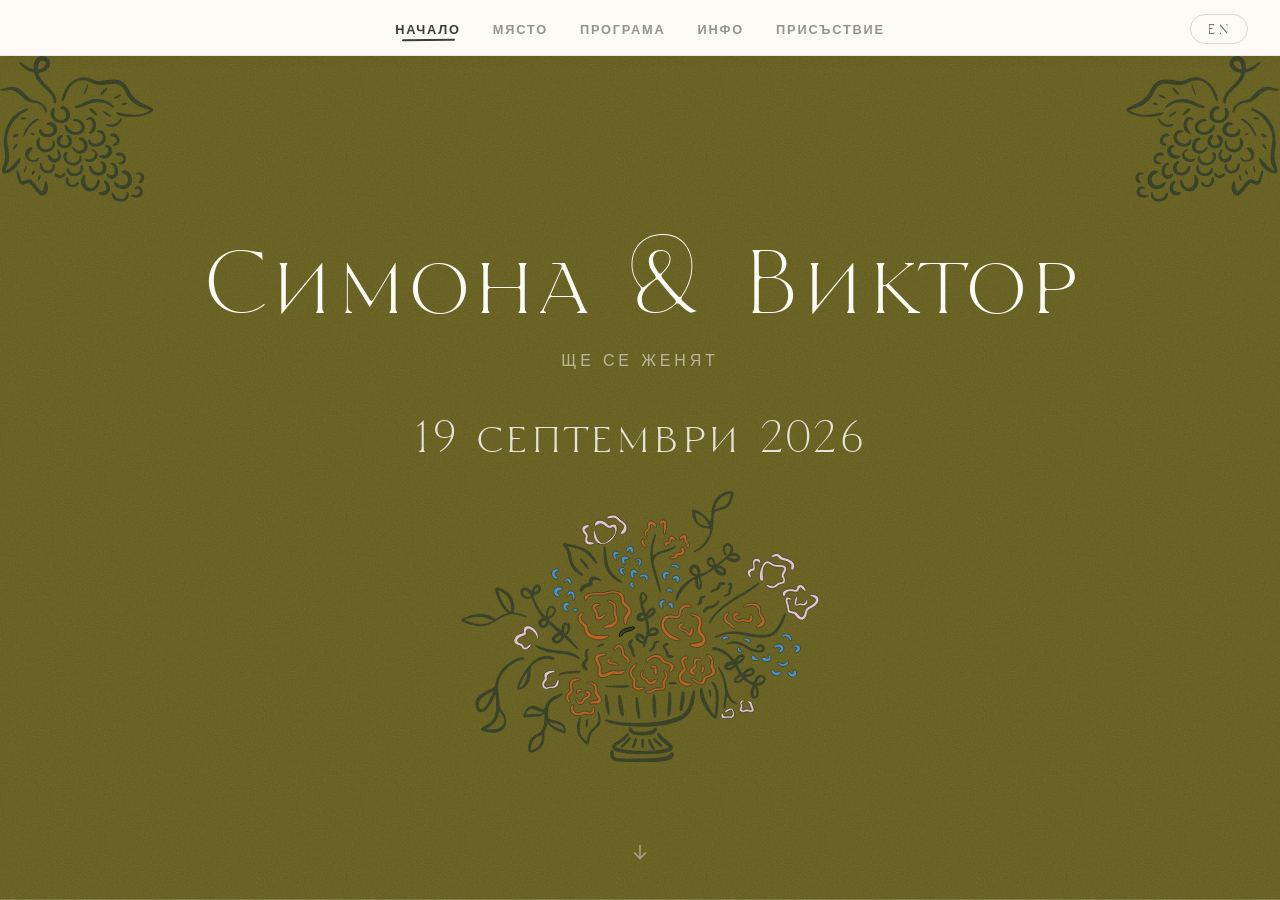
==== index.html @ eeea4704 "Update link preview" ====
<!DOCTYPE html>
<html lang="bg">
<head>
    <meta charset="UTF-8">
    <meta name="viewport" content="width=device-width, initial-scale=1.0">

    <title>Our Wedding</title>

    <!-- SEO & social sharing ----------------------------------------- -->
    <meta name="description" content="Симона &amp; Виктор ще се женят · 19 септември 2026 · Агорā, Панчарево">
    <meta property="og:title"       content="Симона &amp; Виктор · 19 септември 2026">
    <meta property="og:description" content="Ще се женят · Агорā, Панчарево">
    <meta property="og:image"       content="images/og-preview.png">
    <meta property="og:type"        content="website">
    <meta name="theme-color"        content="#a3b86c">

    <!-- Fonts --------------------------------------------------------- -->
    <link rel="preconnect" href="https://fonts.googleapis.com">
    <link rel="preconnect" href="https://fonts.gstatic.com" crossorigin>
    <link href="https://fonts.googleapis.com/css2?family=ModeratRustic:wght@300;400;600&family=Caveat:wght@400;500;600&display=swap" rel="stylesheet">

    <link rel="stylesheet" href="css/style.css?v=4">
</head>
<body>

    <!-- Skip link — keyboard / screen-reader accessibility ------------ -->
    <a href="#main-content" class="skip-link">Skip to main content</a>

    <!-- ================================================================
         NAVIGATION — sticky top bar with section links
    ================================================================ -->
    <nav id="navbar" aria-label="Main navigation">
        <button id="nav-toggle" aria-label="Toggle menu" aria-expanded="false" aria-controls="nav-menu">
            <span></span><span></span><span></span>
        </button>
        <ul id="nav-menu">
            <li><a href="#title"   data-en="Home"    data-bg="Начало">Начало</a></li>
            <li><a href="#details" data-en="Venue"   data-bg="Място">Място</a></li>
            <li><a href="#program" data-en="Program" data-bg="Програма">Програма</a></li>
            <li><a href="#info"    data-en="Info"    data-bg="Инфо">Информация</a></li>
            <li><a href="#rsvp"    data-en="RSVP"    data-bg="Присъствие">Присъствие</a></li>
        </ul>
        <button id="lang-toggle" aria-label="Toggle language">EN</button>
    </nav>

    <div id="page-wrap">

    <main id="main-content">

    <!-- ================================================================
         SECTION 1 — TITLE PAGE
         Color: #a3b86c
    ================================================================ -->
    <section id="title" class="section section--green" data-nav-color="#a3b86c">

        <img class="grapes grapes--left"  src="images/grapes.svg" alt="" aria-hidden="true">
        <img class="grapes grapes--right" src="images/grapes.svg" alt="" aria-hidden="true">

        <div class="frame paper-canvas">
            <div class="section__content title-layout">

                <!-- TEXT -->
                <div class="title-text">
                    <h1 class="names headline-font" data-en="Simona &amp; Viktor" data-bg="Симона &amp; Виктор">Симона &amp; Виктор</h1>
                    <p class="tagline body-font" data-en="are getting married" data-bg="ще се женят">ще се женят</p>
                    <p class="date-display location-font" data-en="19 September 2026" data-bg="19 септември 2026">19 септември 2026</p>
                </div>

                <!-- VASE -->
                <img class="title-vase" src="images/Vase-in-color.svg" alt="" aria-hidden="true">

            </div>
        </div>

        <a href="#details" class="scroll-hint" aria-label="Scroll down">
            <svg viewBox="0 0 24 24" width="22" height="22" fill="none" stroke="currentColor" stroke-width="1.8" stroke-linecap="round" stroke-linejoin="round" aria-hidden="true">
                <line x1="12" y1="5" x2="12" y2="19"/><polyline points="6 13 12 19 18 13"/>
            </svg>
        </a>
    </section>


    <!-- ================================================================
         SECTION 2 — VENUE
         Color: #d4976a
    ================================================================ -->
    <section id="details" class="section section--orange" data-nav-color="#d4976a">

        <div class="doodle doodle--top-right doodle--tilt-ccw doodle--float" aria-hidden="true">
            <svg width="72" height="48" viewBox="0 0 72 48"><circle cx="24" cy="24" r="16"/><circle cx="48" cy="24" r="16"/></svg>
        </div>
        <div class="doodle doodle--bottom-left doodle--tilt-cw doodle--float-delayed" aria-hidden="true">
            <svg width="56" height="56" viewBox="0 0 56 56"><circle cx="28" cy="28" r="22"/><path d="M28 8 L28 14 M28 42 L28 48 M8 28 L14 28 M42 28 L48 28"/><path d="M28 18 L34 28 L28 38 L22 28z"/></svg>
        </div>

        <div class="frame paper-canvas">
            <div class="section__content">
                <h2 class="section__title headline-font" data-en="The Venue" data-bg="Място">Място</h2>

                <div class="info-grid">

                    <div class="info-block">
                        <img class="info-block__icon" src="images/trees.svg" alt="" aria-hidden="true">
                        <h3 class="location-font" data-en="Agorā" data-bg="Агорā">Агорā</h3>
                        <p data-en="A beautiful open space in the forest, close to the Pancharevo Lake" data-bg="Прекрасно отворено пространство в гората, в непосредствена близост до езеро Панчарево ">Описание на мястото ще бъде добавено тук.</p>
                    </div>

                    <div class="info-block">
                        <img class="info-block__icon" src="images/map.svg" alt="" aria-hidden="true">
                        <h3 class="location-font" data-en="How to Get There" data-bg="Как да стигнете">Как да стигнете</h3>
                        <a class="btn"
                           href="https://maps.app.goo.gl/fK75tLhFqYxxpect7"
                           target="_blank"
                           rel="noopener noreferrer"
                           data-en="Open in Maps"
                           data-bg="Отвори на карта">Отвори на карта</a>
                    </div>

                    <div class="info-block">
                        <img class="info-block__icon" src="images/get-there-car.svg" alt="" aria-hidden="true">
                        <h3 class="location-font" data-en="Taxi" data-bg="Такси">Такси</h3>
                        <p data-en="Taxies travel to the venue on a regular basis, you can use any preferred taxi service." data-bg="Таксита пътуват до мястото редовнo. Можете да използвате всяка предпочитана таксиметрова услуга.">Информация за такси ще бъде добавена тук.</p>
                    </div>

                    <div class="info-block">
                        <img class="info-block__icon" src="images/bus.svg" alt="" aria-hidden="true">
                        <h3 class="location-font" data-en="Bus" data-bg="Автобус">Автобус</h3>
                        <p data-en="For the more adventurous guests , there is a public bus that stop's 15 minutes away from the venue." data-bg="За по-приключенските гости, има градски транспорт, който спира на 15 минути от мястото.">Информация за автобус ще бъде добавена тук.</p>
                    </div>

                </div>
            </div>
        </div>
    </section>


    <!-- ================================================================
         SECTION 3 — WEDDING PROGRAM
         Color: #c5dde8
    ================================================================ -->
    <section id="program" class="section section--blue" data-nav-color="#c5dde8">

        <div class="doodle doodle--top-left doodle--tilt-ccw doodle--float" aria-hidden="true">
            <svg width="64" height="72" viewBox="0 0 64 72"><path d="M18 4 L14 28 Q12 34, 18 36 L18 60 M12 60 L24 60"/><path d="M46 4 L50 28 Q52 34, 46 36 L46 60 M40 60 L52 60"/><path d="M22 10 L42 10" stroke-dasharray="3 3"/></svg>
        </div>

        <div class="frame paper-canvas">
            <div class="section__content">
                <h2 class="section__title headline-font" data-en="Program" data-bg="Програма">Програма</h2>

                <div class="timeline-v">

                    <!-- 1 LEFT — Cocktail Hour -->
                    <div class="tl-item tl-item--left">
                        <div class="tl-item__col">
                            <div id="tl-text-cocktail" class="tl-text-row">
                                <time class="tl-item__time">15:00</time>
                                <span class="tl-item__event" data-en="Cocktail" data-bg="Коктейл">Коктейл</span>
                            </div>
                            <div class="tl-item__icon" aria-hidden="true">
                                <img id="tl-img-cocktail" src="images/cocktail-hour.svg" alt="Cocktail Hour">
                            </div>
                        </div>
                        <span class="tl-item__dot" aria-hidden="true"></span>
                    </div>

                    <!-- 2 RIGHT — Ceremony -->
                    <div class="tl-item tl-item--right">
                        <span class="tl-item__dot" aria-hidden="true"></span>
                        <div class="tl-item__col">
                            <div id="tl-text-rings" class="tl-text-row">
                                <time class="tl-item__time">16:00</time>
                                <span class="tl-item__event" data-en="Ceremony" data-bg="Церемония">Начало на церемонията</span>
                            </div>
                            <div class="tl-item__icon" aria-hidden="true">
                                <img id="tl-img-rings" src="images/rings.svg" alt="Ceremony">
                            </div>
                        </div>
                    </div>

                    <!-- 3 LEFT — Photos -->
                    <div class="tl-item tl-item--left">
                        <div class="tl-item__col">
                            <div id="tl-text-camera" class="tl-text-row">
                                <time class="tl-item__time">16:30</time>
                                <span class="tl-item__event" data-en="Photos" data-bg="Снимки">Снимки</span>
                            </div>
                            <div class="tl-item__icon" aria-hidden="true">
                                <img id="tl-img-camera" src="images/camera.svg" alt="Photos">
                            </div>
                        </div>
                        <span class="tl-item__dot" aria-hidden="true"></span>
                    </div>

                    <!-- 4 RIGHT — Dinner -->
                    <div class="tl-item tl-item--right">
                        <span class="tl-item__dot" aria-hidden="true"></span>
                        <div class="tl-item__col">
                            <div id="tl-text-dinner" class="tl-text-row">
                                <time class="tl-item__time">18:00</time>
                                <span class="tl-item__event" data-en="Reception" data-bg="Вечеря">Вечеря</span>
                            </div>
                            <div class="tl-item__icon" aria-hidden="true">
                                <img id="tl-img-dinner" src="images/dinner.svg" alt="Dinner">
                            </div>
                        </div>
                    </div>

                    <!-- 5 LEFT — Cake -->
                    <div class="tl-item tl-item--left">
                        <div class="tl-item__col">
                            <div id="tl-text-cake" class="tl-text-row">
                                <time class="tl-item__time">22:00</time>
                                <span class="tl-item__event" data-en="Cake" data-bg="Торта">Рязане на тортата</span>
                            </div>
                            <div class="tl-item__icon" aria-hidden="true">
                                <img id="tl-img-cake" src="images/cake.svg" alt="Cutting the Cake">
                            </div>
                        </div>
                        <span class="tl-item__dot" aria-hidden="true"></span>
                    </div>

                    <!-- 6 RIGHT — Party -->
                    <div class="tl-item tl-item--right">
                        <span class="tl-item__dot" aria-hidden="true"></span>
                        <div class="tl-item__col">
                            <div id="tl-text-party" class="tl-text-row">
                                <time class="tl-item__time">23:30</time>
                                <span class="tl-item__event" data-en="Party" data-bg="Парти">Парти</span>
                            </div>
                            <div class="tl-item__icon" aria-hidden="true">
                                <img id="tl-img-party" src="images/party.svg" alt="Party">
                            </div>
                        </div>
                    </div>

                </div>
            </div>
        </div>
    </section>


    <!-- ================================================================
         SECTION 4 — DETAILS (Plus ones / Dietary / Presents)
         Color: #f2d0d9
    ================================================================ -->
    <section id="info" class="section section--pink" data-nav-color="#f2d0d9">

        <img class="info-leaves info-leaves--left"  src="images/Leaves.svg" alt="" aria-hidden="true">
        <img class="info-leaves info-leaves--right" src="images/Leaves.svg" alt="" aria-hidden="true">

        <div class="frame paper-canvas">
            <div class="section__content section__content--center">

                <h2 class="section__title headline-font" data-en="The Details" data-bg="Детайли">Детайли</h2>

                <div class="details-list">

                    <div class="details-item">
                        <h3 class="location-font" data-en="Plus Ones" data-bg="Придружители">Придружители</h3>
                        <p data-en="As we would like to keep our wedding intimate, we kindly ask that you RSVP only for yourself unless otherwise specified." data-bg="Тъй като искаме сватбата ни да бъде в тесен кръг, любезно ви молим да потвърдите само Вашето присъствие, освен ако на поканата не е посочено друго.">Вашият текст за придружители от поканата отива тук. Уведомете гостите си дали могат да доведат придружител.</p>
                    </div>

                    <div class="details-item">
                        <h3 class="location-font" data-en="Dress code" data-bg="Дрескод">Дрескод</h3>
                        <p data-en="We do not have a strict dress code, however it is important to note that the event is outdoors, and comfortable footwear is recommended. In the evening hours it is possible that it will become colder so please dress accordingly." data-bg="Нямаме строг дрескод, но е важно да се отбележи, че събитието е на открито. Препоръчително е да носите удобни обувки. Вечерните часове може да стане по-хладно, затова се облечете подходящо.">Нямаме строг дрескод, но е важно да се отбележи, че събитието е на открито. Препоръчително е да носите удобни обувки. Вечерните часове може да стане по-хладно, затова се облечете подходящо.</p>
                    </div>

                    <div class="details-item">
                        <h3 class="location-font" data-en="Gifts" data-bg="Подаръци">Подаръци</h3>
                        <p data-en="As much as we enjoy all kinds of presents, we would prefer our wedding gifts to fit in an envelope." data-bg="Колкото и да се радваме на всякакви подаръци, предпочитаме подаръците ни да се побират в плик.">Вашето присъствие е най-големият подарък. Ако желаете да допринесете, подробности за регистър на подаръци или фонд ще бъдат тук.</p>
                    </div>

                    <div class="details-item">
                        <h3 class="location-font" data-en="Flowers" data-bg="Цветя">Цветя</h3>
                        <p data-en="Normally bringing a flower bouquet for the bride is customary, however we would prefer if guests donated to one of the following charities instead." data-bg="Обикновено е обичайно да се носи букет за булката, но предпочитаме гостите да направят дарение на една от следните благотворителни организации.">Обикновено е обичайно да се носи букет за булката, но предпочитаме гостите да направят дарение на една от следните благотворителни организации.</p>
                        <div style="display:flex; flex-wrap:wrap; gap:10px; justify-content:center; margin-top:12px;">
                            <a class="btn"
                               href="https://www.1500doggang.com/donate"
                               target="_blank"
                               rel="noopener noreferrer"
                               data-en="1500 Dog Gang"
                               data-bg="1500 Dog Gang">Благотворителност 1</a>
                            <a class="btn"
                               href="https://example.com/charity-2"
                               target="_blank"
                               rel="noopener noreferrer"
                               data-en="Charity Two"
                               data-bg="Благотворителност 2">Благотворителност 2</a>
                            <a class="btn"
                               href="https://example.com/charity-3"
                               target="_blank"
                               rel="noopener noreferrer"
                               data-en="Charity Three"
                               data-bg="Благотворителност 3">Благотворителност 3</a>
                        </div>
                    </div>

                </div>

                <p class="details-sign body-font" data-en="Love, Simona &amp; Viktor" data-bg="С любов, Симона &amp; Виктор">С любов, Симона &amp; Виктор</p>

            </div>
        </div>
    </section>


    <!-- ================================================================
         SECTION 5 — RSVP FORM
         Color: #a3b86c
         Update the Formspree action URL with your own endpoint.
    ================================================================ -->
    <section id="rsvp" class="section section--green" data-nav-color="#a3b86c">

        <div class="doodle doodle--top-left doodle--tilt-ccw doodle--float" aria-hidden="true">
            <svg width="64" height="52" viewBox="0 0 64 52"><rect x="4" y="8" width="56" height="38" rx="4"/><path d="M4 8 L32 30 L60 8"/></svg>
        </div>
        <div class="doodle doodle--bottom-right doodle--tilt-cw doodle--float-delayed" aria-hidden="true">
            <svg width="40" height="40" viewBox="0 0 40 40"><path d="M20 36 C12 28, 2 22, 2 14 A8 8 0 0 1 20 10 A8 8 0 0 1 38 14 C38 22, 28 28, 20 36z"/></svg>
        </div>

        <div class="frame paper-canvas">
            <div class="section__content section__content--center">
                <h2 class="section__title headline-font" data-en="RSVP" data-bg="Присъствие">Присъствие</h2>
                <p class="section__subtitle" data-en="Please reply by 19 August 2026" data-bg="Моля, отговорете до 19 август 2026">Моля, отговорете до 19 август 2026</p>

                <form
                    class="rsvp-form"
                    action="https://formspree.io/f/xjgeqzyd"
                    method="POST"
                    id="rsvpForm">

                    <!-- Guest name -->
                    <div class="form-group">
                        <label for="name" data-en="Full Name" data-bg="Име и фамилия">Име и фамилия</label>
                        <input type="text" id="name" name="name"
                               placeholder="Вашето пълно име"
                               autocomplete="name"
                               required
                               data-en-placeholder="Your full name"
                               data-bg-placeholder="Вашето пълно име">
                    </div>

                    <!-- Attendance — fieldset + legend for screen readers -->
                    <fieldset class="form-group">
                        <legend data-en="Will you attend?" data-bg="Ще присъствате ли?">Ще присъствате ли?</legend>
                        <div class="radio-group">
                            <label class="radio-label">
                                <input type="radio" name="attendance" value="Attending" required>
                                <span data-en="Gladly accept" data-bg="С радост приемам">С радост приемам</span>
                            </label>
                            <label class="radio-label">
                                <input type="radio" name="attendance" value="Not Attending">
                                <span data-en="Sorry, can't attend" data-bg="Съжалявам, не мога да присъствам">Съжалявам, не мога да присъствам</span>
                            </label>
                        </div>
                    </fieldset>

                    <!-- Song request -->
                    <div class="form-group">
                        <label for="song"><span data-en="Song Request" data-bg="Поръчайте си песен">Поръчайте си песен</span> <span class="optional" data-en="(To make sure that everyone is on the dance floor)" data-bg="(За да се уверим, че всички ще излязат на дансинга)">(по избор)</span></label>
                        <input type="text" id="song" name="song"
                               placeholder="Изпълнител — Заглавие"
                               data-en-placeholder="Artist — Song title"
                               data-bg-placeholder="Изпълнител — Заглавие">
                    </div>

                    <button type="submit" class="btn btn--submit body-font" data-en="Submit RSVP" data-bg="Изпрати Присъствие">Изпрати Присъствие</button>

                </form>

                <!-- Success / error messages — shown after submission via JS -->
                <p class="form-success" id="formSuccessYes" tabindex="-1"
                   data-en="Thank you! We can't wait to celebrate with you. 🎉"
                   data-bg="Благодарим ви! Нямаме търпение да празнуваме с вас. 🎉"
                   style="display:none">Благодарим ви! Нямаме търпение да празнуваме с вас. 🎉</p>

                <p class="form-success" id="formSuccessNo" tabindex="-1"
                   data-en="Thank you for letting us know. We'll miss you!"
                   data-bg="Благодарим ви, че ни уведомихте. Ще ни липсвате!"
                   style="display:none">Благодарим ви, че ни уведомихте. Ще ни липсвате!</p>

                <p class="form-success form-error" id="formError" tabindex="-1"
                   data-en="An error occurred. Please try again."
                   data-bg="Възникна грешка. Моля, опитайте отново."
                   style="display:none">Възникна грешка. Моля, опитайте отново.</p>

            </div>
        </div>
    </section>


    <!-- ================================================================
         SECTION 6 — SIGHTSEEING & RESTAURANTS
         Color: #d4976a
         Replace <span class="rec-link"> with <a href="..." target="_blank"
         rel="noopener noreferrer" class="rec-link"> once you have real URLs.
    ================================================================ -->

    </main>

    <!-- ================================================================
         FOOTER
    ================================================================ -->
    <footer class="footer">
        <p class="body-font" data-en="Made with love ♥ · Simona &amp; Viktor · 2026" data-bg="Създадено с любов ♥ · Симона &amp; Виктор · 2026">Създадено с любов ♥ · Симона &amp; Виктор · 2026</p>
    </footer>

    </div><!-- /#page-wrap -->

    <script src="js/main.js"></script>
</body>
</html>
---- css/style.css ----
/* ================================================================
   WEDDING WEBSITE — STYLESHEET
   Aesthetic: Playful hand-drawn wedding invitation

   TABLE OF CONTENTS
   1.  CSS Variables
   2.  Custom Fonts
   3.  Reset & Base
   4.  Skip Link (accessibility)
   5.  Global Page Frame
   6.  Navigation
   7.  Sections (layout & colors)
   8.  Section Content Wrapper
   9.  Paper Canvas
   10. Section 1 — Title (horizontal hero)
   11. Section 2 — Venue
   12. Section 3 — Program (horizontal timeline)
   13. Section 4 — Good to Know (cards)
   14. Section 5 — RSVP Form
   15. Section 6 — Explore
   16. Footer
   17. Shared Components (buttons)
   18. Hand-drawn Decorative Elements
   19. Animation Keyframes
   20. Responsive / Mobile
   21. Reduced Motion
================================================================ */


/* ================================================================
   1. CSS VARIABLES
================================================================ */
:root {
    /* — Pastel palette — */
    --color-green:    #635d1f;
    --color-orange:   #d4976a;
    --color-blue:     #c5dde8;
    --color-pink:     #f2d0d9;

    /* — Text — */
    --text-light:     #fdfaf5;
    --text-dark:      #3a3530;
    --text-muted:     rgba(58,53,48,0.55);
    --text-muted-lt:  rgba(250,248,245,0.70);

    /* — Typography — */
    --font-heading:   'WeddingHeader', 'Caveat', 'Segoe Script', cursive;
    --font-body:      'ModeratRustic', 'Nunito Sans', 'Segoe UI', sans-serif;

    /* — Sketch strokes — */
    --sketch-color:   #3a3530;
    --sketch-width:   1.6px;

    /* — Layout — */
    --content-max-width: 860px;
    --section-pad-v:     clamp(72px, 10vh, 120px);
    --section-pad-h:     clamp(24px, 6vw, 80px);

    /* — Nav height — */
    --nav-height: 56px;

    /* — Section backgrounds (light tints of palette) — */
    --bg-base:   #fdfaf5;
    --bg-sage:   #f3f7ea;
    --bg-warm:   #fdf6ef;
    --bg-blue:   #ecf5f8;
    --bg-rose:   #fdf1f4;

    /* — Transitions — */
    --transition:      0.35s ease;
    --transition-slow: 0.7s ease;
}


/* ================================================================
   2. CUSTOM FONTS
================================================================ */
@font-face {
    font-family: 'WeddingHeader';
    src: url('../fonts/TT Ricordi Trial Nobili.ttf') format('truetype');
    font-weight: 400;
    font-style: normal;
    font-display: swap;
}


/* ================================================================
   3. RESET & BASE
================================================================ */
*, *::before, *::after { box-sizing: border-box; margin: 0; padding: 0; }

html, body { background: transparent; }

html {
    height: 100%;
}

body {
    font-family: var(--font-body);
    font-weight: 400;
    color: var(--text-dark);
    line-height: 1.7;
    font-size: 16px;
    -webkit-font-smoothing: antialiased;
}

img { max-width: 100%; height: auto; display: block; }
a   { color: inherit; text-decoration: none; }
ul  { list-style: none; }

/* Matte grain texture — soft-light blend mimics fine paper/photo finish */
body::before {
    content: '';
    position: fixed;
    inset: 0;
    z-index: 9998;
    pointer-events: none;
    opacity: 0.45;
    mix-blend-mode: soft-light;
    background-image: url("data:image/svg+xml,%3Csvg xmlns='http://www.w3.org/2000/svg' width='180' height='180'%3E%3Cfilter id='n'%3E%3CfeTurbulence type='fractalNoise' baseFrequency='0.85' numOctaves='4' stitchTiles='stitch'/%3E%3C/filter%3E%3Crect width='180' height='180' filter='url(%23n)'/%3E%3C/svg%3E");
    background-repeat: repeat;
    background-size: 180px 180px;
}

/* Remove default fieldset styles so it behaves like a div */
fieldset {
    border: none;
    padding: 0;
    margin: 0;
    min-width: 0;
}


/* ================================================================
   4. SKIP LINK (keyboard / screen-reader accessibility)
================================================================ */
.skip-link {
    position: absolute;
    top: -100%;
    left: 16px;
    z-index: 9999;
    padding: 10px 20px;
    background: var(--text-dark);
    color: var(--text-light);
    font-family: var(--font-body);
    font-size: 0.9rem;
    border-radius: 0 0 8px 8px;
    text-decoration: none;
    transition: top 0.2s ease;
}

.skip-link:focus {
    top: 0;
    outline: 2px solid var(--color-green);
    outline-offset: 2px;
}


/* ================================================================
   5. PAGE WRAP
================================================================ */
#page-wrap {
    position: fixed;
    top: var(--nav-height);
    left: 0;
    right: 0;
    bottom: 0;
    overflow-y: scroll;
    overflow-x: hidden;
    scroll-behavior: smooth;
    z-index: 0;
}


/* ================================================================
   6. NAVIGATION
================================================================ */

/* Hamburger button — hidden on desktop */
#nav-toggle {
    display: none;
    flex-direction: column;
    justify-content: center;
    gap: 5px;
    background: none;
    border: none;
    cursor: pointer;
    padding: 6px;
    z-index: 1003;
    touch-action: manipulation;
    -webkit-tap-highlight-color: rgba(0,0,0,0.1);
}
#nav-toggle span {
    display: block;
    width: 22px;
    height: 1.5px;
    background: var(--text-dark);
    border-radius: 2px;
    transition: transform 0.3s ease, opacity 0.3s ease;
}
/* Animate to X when open */
#navbar.nav-open #nav-toggle span:nth-child(1) { transform: translateY(6.5px) rotate(45deg); }
#navbar.nav-open #nav-toggle span:nth-child(2) { opacity: 0; }
#navbar.nav-open #nav-toggle span:nth-child(3) { transform: translateY(-6.5px) rotate(-45deg); }

#navbar {
    position: fixed;
    top: 0;
    left: 0;
    right: 0;
    z-index: 1001;
    width: 100%;
    display: grid;
    grid-template-columns: 1fr auto 1fr;
    align-items: center;
    background: var(--bg-base);
    padding: 14px 32px;
    border-bottom: 1px solid rgba(58, 53, 48, 0.1);
    box-shadow: 0 2px 16px rgba(58, 53, 48, 0.06);
    height: var(--nav-height);
    transition: box-shadow 0.35s ease;
}

/* ul in center column */
#navbar ul { grid-column: 2; }

/* lang button in right column */
#lang-toggle {
    grid-column: 3;
    justify-self: end;
    font-family: var(--font-heading);
    font-size: 0.9rem;
    font-weight: 400;
    letter-spacing: 0.14em;
    color: var(--text-dark);
    background: transparent;
    border: 1.5px solid rgba(58, 53, 48, 0.25);
    border-radius: 40px;
    padding: 4px 16px;
    cursor: pointer;
    opacity: 0.75;
    transition: opacity 0.35s ease, background 0.35s ease, border-color 0.35s ease;
}

#lang-toggle:hover {
    opacity: 1;
    background: rgba(58, 53, 48, 0.06);
    border-color: rgba(58, 53, 48, 0.5);
}

#lang-toggle:focus-visible {
    opacity: 1;
    outline: 2px solid var(--text-dark);
    outline-offset: 3px;
}

#navbar ul {
    display: flex;
    justify-content: center;
    gap: 32px;
    flex-wrap: wrap;
}

#navbar ul li a {
    font-family: var(--font-body);
    font-size: 0.8rem;
    letter-spacing: 0.14em;
    text-transform: uppercase;
    color: var(--text-dark);
    font-weight: 600;
    opacity: 0.55;
    transition: opacity var(--transition), transform 0.25s cubic-bezier(.4,1.4,.6,1);
    position: relative;
}

/* Sketch-style underline on hover / active */
#navbar ul li a::after {
    content: '';
    position: absolute;
    bottom: -3px;
    left: 10%; right: 10%;
    height: 1.5px;
    background: var(--text-dark);
    border-radius: 4px;
    transform: scaleX(0) rotate(-0.5deg);
    transform-origin: center;
    transition: transform 0.3s ease;
}

#navbar ul li a:hover::after,
#navbar ul li a.active::after {
    transform: scaleX(1) rotate(-0.5deg);
}

#navbar ul li a:hover,
#navbar ul li a:focus {
    opacity: 1;
    transform: translateY(-1px);
}

#navbar ul li a:focus-visible {
    opacity: 1;
    outline: 2px solid var(--text-dark);
    outline-offset: 3px;
    border-radius: 2px;
}

#navbar ul li a.active { opacity: 1; }


/* ================================================================
   7. SECTIONS — layout & color modifiers
================================================================ */
.section {
    position: relative;
    padding: var(--section-pad-v) var(--section-pad-h);
    display: flex;
    justify-content: center;
    align-items: center;
    min-height: auto;
    border-bottom: 1px solid rgba(58, 53, 48, 0.08);
    color: var(--text-dark);
}

/* Hero gets full viewport height */
#title.section { min-height: calc(100vh - var(--nav-height)); }

/* Scroll hint arrow on hero */
.scroll-hint {
    position: absolute;
    bottom: 28px;
    left: 50%;
    transform: translateX(-50%);
    color: inherit;
    opacity: 0.4;
    transition: opacity 0.3s ease;
    animation: scrollBounce 2.2s ease-in-out infinite;
}
.scroll-hint:hover { opacity: 0.8; }

@keyframes scrollBounce {
    0%, 100% { transform: translateX(-50%) translateY(0); }
    50%       { transform: translateX(-50%) translateY(7px); }
}

/* Green sections: original sage green (Hero, Program, RSVP) */
.section--green,
.section--blue  { background-color: var(--color-green); color: var(--text-light); }

/* Paper-white sections (Venue, Details, Explore) */
.section--orange,
.section--pink  { background-color: #fdfaf5; color: var(--text-dark); }

/* Divider tone: subtle white on green, subtle dark on paper */
.section--green,
.section--blue  { border-bottom-color: rgba(255, 255, 255, 0.15); }

.frame {
    width: 100%;
    max-width: var(--content-max-width);
}


/* ================================================================
   8. SECTION CONTENT WRAPPER
================================================================ */
.section__content {
    width: 100%;
    padding: 0;
}

.section__content--center {
    text-align: center;
    display: flex;
    flex-direction: column;
    align-items: center;
}

.section__title {
    font-family: var(--font-heading);
    font-size: clamp(2.4rem, 5vw, 3.6rem);
    font-weight: 400;
    letter-spacing: 0.02em;
    margin-bottom: 24px;
    color: inherit;
    position: relative;
    display: inline-block;
}

/* When no subtitle follows, restore full spacing */
.section__title:not(:has(+ .section__subtitle)) { margin-bottom: 48px; }

/* Hand-drawn squiggly underline */
.section__title::after {
    content: '';
    position: absolute;
    bottom: -8px;
    left: 5%;
    width: 90%;
    height: 3px;
    background: currentColor;
    opacity: 0.25;
    border-radius: 40%;
    transform: rotate(-0.8deg);
}

.section__subtitle {
    font-family: var(--font-body);
    font-size: 1rem;
    opacity: 0.75;
    margin-top: 0;
    margin-bottom: 40px;
    letter-spacing: 0.04em;
}


/* ================================================================
   9. CONTENT CONTAINER
   .paper-canvas / .frame: centred content wrapper inside each section.
   Visual decoration removed — sections carry their own backgrounds.
================================================================ */
.paper-canvas {
    width: 100%;
    max-width: var(--content-max-width);
    margin-left: auto;
    margin-right: auto;
    text-align: center;
}

.paper-canvas p,
.section__content p {
    max-width: 65ch;
    margin-left: auto;
    margin-right: auto;
}

/* Title section: left-aligned for side-by-side layout */
.paper-canvas .title-layout {
    text-align: left;
}


/* ================================================================
   10. SECTION 1 — TITLE PAGE (horizontal hero)
================================================================ */
.title-layout {
    display: flex;
    flex-direction: column;
    align-items: center;
    justify-content: center;
    gap: 0;
    width: 100%;
}

.hero-image {
    flex: 1 1 0;
    min-width: 0;
    max-height: clamp(260px, 68vh, 640px);
    overflow: hidden;
    border: none;
    border-radius: 0;
    box-shadow: none;
    background: transparent;
    transition: transform 0.6s ease;
    display: flex;
    align-items: center;
    justify-content: center;
}

.hero-image:hover { transform: scale(1.03); }

.hero-image img {
    width: 100%;
    height: auto;
    max-height: inherit;
    object-fit: contain;
}

.title-text {
    display: flex;
    flex-direction: column;
    align-items: center;
    justify-content: center;
    text-align: center;
    transform: translateY(60px);
}

@media (min-width: 861px) {
.title-text {
    display: flex;
    flex-direction: column;
    align-items: center;
    justify-content: center;
    text-align: center;
    transform: translateY(40px);
}
}

/* Mobile (base) */
.title-vase {
    width: clamp(260px, 28vw, 400px);
    height: auto;
    display: block;
    margin-top: 60px;
}

/* Desktop (> 860px) */
@media (min-width: 861px) {
    .title-vase {
        width: clamp(260px, 28vw, 360px);
        margin-top: 40px;
        transform: none;
    }
}

/* Grapes decorations — title section */
.grapes {
    position: absolute;
    top: 0;
    width: clamp(80px, 12vw, 160px);
    height: auto;
    pointer-events: none;
    opacity: 1;
}
.grapes--left  { left: 0; }
.grapes--right { right: 0; transform: scaleX(-1); }

.names {
    font-family: var(--font-heading);
    font-size: clamp(3.6rem, 7vw, 7.5rem);
    font-weight: 400;
    color: inherit;
    line-height: 1.1;
    margin-bottom: 16px;
    white-space: nowrap;
}

.tagline {
    font-family: var(--font-body);
    font-size: 1rem;
    letter-spacing: 0.24em;
    text-transform: uppercase;
    opacity: 0.55;
    margin-bottom: 24px;
}

.date-display {
    font-family: var(--font-heading);
    font-size: clamp(2rem, 3.5vw, 3rem);
    color: inherit;
    margin-bottom: 16px;
    opacity: 0.85;
    white-space: nowrap;
}


/* ================================================================
   11. SECTION 2 — VENUE
================================================================ */
.info-grid {
    display: grid;
    grid-template-columns: repeat(auto-fit, minmax(180px, 1fr));
    gap: 40px;
}

.info-block {
    text-align: center;
    color: inherit;
}

.info-block__icon {
    font-size: 1.8rem;
    display: block;
    width: 68px;
    height: 68px;
    margin: 0 auto 16px;
}

.info-block h3 {
    font-family: var(--font-heading);
    font-size: 1.5rem;
    font-weight: 400;
    margin-bottom: 12px;
}

.info-block p {
    font-size: 1rem;
    line-height: 1.8;
    opacity: 0.78;
}


/* ================================================================
   12. SECTION 3 — PROGRAM (vertical alternating timeline)
================================================================ */
.timeline-v {
    position: relative;
    width: 100%;
    padding: 8px 0;
}

/* Vertical centre line */
.timeline-v::before {
    content: '';
    position: absolute;
    left: 50%;
    top: 0; bottom: 0;
    width: 1.5px;
    background: var(--text-dark);
    opacity: 0.18;
    transform: translateX(-50%);
}

.tl-item {
    position: relative;
    display: flex;
    align-items: flex-start;
    margin-bottom: 12px;
}

.tl-item:last-child { margin-bottom: 0; }

/* Connector line touches the centre line at the icon's vertical centre (27px) */
.tl-item__dot {
    position: absolute;
    top: 27px;
    transform: translateY(-50%);
    width: 22px; height: 1.5px;
    border-radius: 1px;
    background: var(--text-dark);
    opacity: 0.35;
    z-index: 2;
}

/* Left: line's right edge meets the centre line */
.tl-item--left .tl-item__dot {
    right: calc(50% - 1px);
    left: auto;
}

/* Right: line's left edge starts at the centre line */
.tl-item--right .tl-item__dot {
    left: calc(50% - 1px);
}

/* LEFT items: column near centre, right-aligned */
.tl-item--left {
    padding-right: calc(50% + 20px);
    justify-content: flex-end;
}

/* RIGHT items: column near centre, left-aligned */
.tl-item--right {
    padding-left: calc(50% + 20px);
    justify-content: flex-start;
}

/* Column: text row on top, icon below */
.tl-item__col {
    display: flex;
    flex-direction: column;
    gap: 8px;
}

.tl-item--left .tl-item__col  { align-items: flex-end;   text-align: right; }
.tl-item--right .tl-item__col { align-items: flex-start; text-align: left;  }

/* Time + event on one line */
.tl-item--left  .tl-text-row { justify-content: flex-end; }
.tl-item--right .tl-text-row { justify-content: flex-start; }

.tl-text-row {
    display: flex;
    flex-direction: row;
    align-items: baseline;
    gap: 6px;
}

.tl-item__icon {
    flex-shrink: 0;
    width: clamp(64px, 9vw, 160px);
    height: clamp(64px, 9vw, 160px);
    display: flex;
    align-items: center;
    justify-content: center;
    opacity: 0.68;
}

.tl-item__icon svg,
.tl-item__icon img { width: 100%; height: 100%; object-fit: contain; filter: brightness(0) invert(1); }


/* Keep .tl-item__text in case it's referenced elsewhere */
.tl-item__text {
    display: flex;
    flex-direction: column;
    gap: 3px;
    min-width: 0;
}

.tl-item__time,
.tl-item__event {
    display: block;
    font-family: var(--font-body);
    font-size: 0.82rem;
    letter-spacing: 0.08em;
    text-transform: uppercase;
    line-height: 1.4;
    opacity: 0.85;
}

.tl-item__time {
    opacity: 0.55;
    flex-shrink: 0;
}


/* ================================================================
   13. SECTION 4 — GOOD TO KNOW (cards)
================================================================ */
/* Mobile (base) */
.details-hero {
    position: absolute;
    top: 24px;
    right: 24px;
    bottom: auto;
    left: auto;
    width: 100px;
    transform: none;
    opacity: 0.82;
    pointer-events: none;
    transform: translate(30px, -40px);
}

/* Desktop (> 860px) */
@media (min-width: 861px) {
    .details-hero {
        top: 24px;
        right: 24px;
        bottom: auto;
        left: auto;
        width: 180px;
        transform: translate(150px, -30px);
    }
}

/* ----------------------------------------------------------------
   Info section leaves decoration
---------------------------------------------------------------- */
/* Mobile (base) */
.info-leaves {
    position: absolute;
    top: 16px;
    width: clamp(80px, 18vw, 140px);
    height: auto;
    pointer-events: none;
    opacity: 1;
}
.info-leaves--left  { left: 0; }
.info-leaves--right { right: 0; transform: scaleX(-1); }

/* Desktop (> 860px) */
@media (min-width: 861px) {
    .info-leaves {
        top: 20px;
        width: clamp(100px, 12vw, 180px);
    }
    .info-leaves--left  { left: 0; transform: none; }
    .info-leaves--right { right: 0; transform: scaleX(-1); }
}

/* Small mobile (≤ 540px) */
@media (max-width: 540px) {
    .info-leaves {
        top: 8px;
        width: clamp(60px, 20vw, 110px);
    }
    .info-leaves--left  { left: 0; transform: none; }
    .info-leaves--right { right: 0; transform: scaleX(-1); }
}

.details-list {
    display: flex;
    flex-direction: column;
    gap: 28px;
    width: 100%;
    max-width: 480px;
    margin: 0 auto 32px;
}

.details-item {
    text-align: center;
}

.details-item h3 {
    font-family: var(--font-heading);
    font-size: 1.3rem;
    font-weight: 400;
    margin-bottom: 8px;
    color: var(--text-dark);
}

.details-item p {
    font-size: 1rem;
    line-height: 1.8;
    color: var(--text-dark);
    opacity: 0.72;
}

.details-sign {
    font-size: 1rem;
    font-style: italic;
    opacity: 0.65;
    margin-top: 8px;
}


/* ================================================================
   14. SECTION 5 — RSVP FORM
================================================================ */
.rsvp-form {
    width: 100%;
    max-width: 460px;
    display: flex;
    flex-direction: column;
    gap: 24px;
}

.form-group {
    display: flex;
    flex-direction: column;
    gap: 8px;
    text-align: left;
}

/* Fieldset that replaces the radio group wrapper div */
fieldset.form-group {
    display: flex;
    flex-direction: column;
    gap: 8px;
}

fieldset.form-group legend {
    font-family: var(--font-heading);
    font-size: 1.05rem;
    letter-spacing: 0.02em;
    color: inherit;
    opacity: 0.85;
    padding: 0;
    /* float + clear is the cross-browser way to make legend full-width in a flex container */
    float: left;
    width: 100%;
}

fieldset.form-group legend + * {
    clear: left;
}

.form-group > label {
    font-family: var(--font-heading);
    font-size: 1.05rem;
    letter-spacing: 0.02em;
    color: inherit;
    opacity: 0.85;
}

.form-group > label .optional {
    font-size: 0.78rem;
    opacity: 0.55;
    letter-spacing: 0.04em;
    font-family: var(--font-body);
}

.form-group input[type="text"] {
    padding: 12px 18px;
    border: 1.5px solid rgba(58, 53, 48, 0.22);
    border-radius: 28px;
    background: rgba(58, 53, 48, 0.03);
    color: var(--text-dark);
    font-family: var(--font-body);
    font-size: 0.92rem;
    outline: none;
    transition: border-color var(--transition), background var(--transition), box-shadow var(--transition);
}

.form-group input[type="text"]::placeholder {
    color: rgba(58, 53, 48, 0.35);
}

.form-group input[type="text"]:focus-visible {
    border-color: rgba(58, 53, 48, 0.45);
    background: rgba(58, 53, 48, 0.04);
    box-shadow: 0 0 0 3px rgba(58, 53, 48, 0.06);
    outline: 2px solid rgba(58, 53, 48, 0.3);
    outline-offset: 2px;
}

.radio-group {
    display: flex;
    gap: 14px;
    flex-wrap: wrap;
}

.radio-label {
    display: flex;
    align-items: center;
    gap: 8px;
    cursor: pointer;
    font-family: var(--font-body);
    font-size: 0.86rem;
    color: var(--text-dark);
    padding: 10px 24px;
    border: 1.5px solid rgba(58, 53, 48, 0.22);
    border-radius: 40px;
    transition: background var(--transition), border-color var(--transition), transform 0.2s ease;
}

.radio-label:hover {
    background: rgba(58, 53, 48, 0.05);
    border-color: rgba(58, 53, 48, 0.4);
    transform: translateY(-1px);
}

.radio-label:focus-within {
    outline: 2px solid rgba(58, 53, 48, 0.3);
    outline-offset: 2px;
    background: rgba(58, 53, 48, 0.05);
}

.radio-label input[type="radio"] { accent-color: var(--color-green); }

.radio-label:has(input[type="radio"]:checked) {
    background: rgba(58, 53, 48, 0.1);
    border-color: rgba(58, 53, 48, 0.55);
    font-weight: 600;
}
.section--green .radio-label:has(input[type="radio"]:checked) {
    background: rgba(255, 255, 255, 0.22);
    border-color: rgba(255, 255, 255, 0.9);
}

.form-success {
    display: none;
    background: rgba(163, 184, 108, 0.12);
    border-radius: 16px;
    padding: 20px 24px;
    color: var(--text-dark);
    font-family: var(--font-heading);
    font-size: 1.2rem;
    text-align: center;
    border: 1.5px solid rgba(163, 184, 108, 0.25);
}

.form-error {
    background: rgba(180, 60, 60, 0.15);
    border-color: rgba(180, 60, 60, 0.2);
}


/* ================================================================
   15. SECTION 6 — EXPLORE
================================================================ */
.rec-category {
    font-family: var(--font-heading);
    font-size: 1.7rem;
    font-weight: 400;
    color: inherit;
    margin: 40px 0 20px;
}

.rec-category:first-of-type { margin-top: 0; }

.rec-grid {
    display: grid;
    grid-template-columns: repeat(auto-fill, minmax(220px, 1fr));
    gap: 22px;
}

.rec-card {
    background: rgba(58, 53, 48, 0.03);
    border-radius: 14px;
    padding: 24px 22px;
    border: 1.5px solid rgba(58, 53, 48, 0.1);
    transition: transform var(--transition), background var(--transition), box-shadow var(--transition);
    text-align: left;
}

.rec-card:hover {
    transform: translateY(-3px);
    background: rgba(58, 53, 48, 0.05);
    box-shadow: 0 8px 24px rgba(58, 53, 48, 0.07);
}

.rec-card img {
    width: 100%; height: 130px;
    object-fit: cover;
    border-radius: 10px;
    margin-bottom: 14px;
}

.rec-card h4 {
    font-family: var(--font-heading);
    font-size: 1.25rem;
    font-weight: 400;
    color: inherit;
    margin-bottom: 8px;
}

.rec-card p {
    font-size: 0.95rem;
    opacity: 0.75;
    line-height: 1.7;
    margin-bottom: 14px;
}

.rec-link {
    font-family: var(--font-body);
    font-size: 0.78rem;
    letter-spacing: 0.04em;
    color: inherit;
    text-decoration: underline;
    text-decoration-style: wavy;
    text-underline-offset: 3px;
    opacity: 0.65;
    transition: opacity var(--transition);
    /* <span> doesn't have pointer cursor by default */
    cursor: default;
}

/* When rec-link IS an <a> element */
a.rec-link { cursor: pointer; }
a.rec-link:focus-visible {
    outline: 2px solid currentColor;
    outline-offset: 2px;
    border-radius: 2px;
}

.rec-link:hover { opacity: 1; }


/* ================================================================
   16. FOOTER
================================================================ */
.footer {
    background: #2c2822;
    color: rgba(250,248,245,0.7);
    text-align: center;
    padding: 28px 16px;
    font-size: 0.875rem;
    letter-spacing: 0.08em;
}


/* ================================================================
   17. SHARED COMPONENTS
================================================================ */

/* Pill-shaped vintage label buttons */
.btn {
    display: inline-block;
    margin-top: 16px;
    padding: 11px 32px;
    border: 1.5px solid currentColor;
    border-radius: 40px;
    font-family: var(--font-body);
    font-size: 0.875rem;
    letter-spacing: 0.1em;
    text-transform: uppercase;
    color: inherit;
    background: transparent;
    cursor: pointer;
    transition: background var(--transition), transform 0.25s ease, box-shadow var(--transition);
    position: relative;
    opacity: 0.85;
}

.btn:hover {
    background: rgba(58, 53, 48, 0.07);
    transform: translateY(-2px);
    box-shadow: 0 4px 16px rgba(58, 53, 48, 0.08);
    opacity: 1;
}

.btn:active { transform: translateY(0); }

.btn:focus-visible {
    outline: 2px solid currentColor;
    outline-offset: 3px;
}

.btn--submit {
    width: 100%;
    padding: 14px;
    background: rgba(58, 53, 48, 0.05);
    border-color: rgba(58, 53, 48, 0.2);
    font-family: var(--font-heading);
    font-size: 1.1rem;
    letter-spacing: 0.04em;
    text-transform: none;
}

.btn--submit:hover { background: rgba(58, 53, 48, 0.1); }

/* Font utility classes */
.headline-font {
    font-family: var(--font-heading);
    font-weight: 400;
}

.body-font {
    font-family: var(--font-body);
    font-weight: 400;
}

.location-font {
    font-family: var(--font-heading);
    font-weight: 400;
    letter-spacing: 0.03em;
}


/* ================================================================
   18. HAND-DRAWN DECORATIVE DOODLES
================================================================ */
.doodle {
    position: absolute;
    pointer-events: none;
    opacity: 0.18;
    z-index: 2;
}

.doodle svg {
    stroke: var(--sketch-color);
    stroke-width: var(--sketch-width);
    fill: none;
    stroke-linecap: round;
    stroke-linejoin: round;
}

/* Green sections: light doodles */
.section--green .doodle,
.section--blue  .doodle { opacity: 0.14; }
.section--green .doodle svg,
.section--blue  .doodle svg { stroke: var(--text-light); }

/* Paper sections: dark doodles */
.section--orange .doodle,
.section--pink   .doodle { opacity: 0.12; }

/* Position helpers */
.doodle--top-right    { top: 12%; right: 8%; }
.doodle--top-left     { top: 10%; left: 6%; }
.doodle--bottom-right { bottom: 12%; right: 7%; }
.doodle--bottom-left  { bottom: 10%; left: 6%; }

/* Playful rotations */
.doodle--tilt-cw  { transform: rotate(8deg); }
.doodle--tilt-ccw { transform: rotate(-6deg); }

/* Floating animation */
.doodle--float         { animation: gentleFloat 6s ease-in-out infinite; }
.doodle--float-delayed { animation: gentleFloat 7s ease-in-out 1.5s infinite; }


/* ================================================================
   19a. GREEN-SECTION OVERRIDES
   Restore light-coloured styles for elements on the sage green bg.
================================================================ */

/* Buttons on green */
.section--green .btn,
.section--blue  .btn {
    color: var(--text-light);
    border-color: rgba(250, 248, 245, 0.45);
}
.section--green .btn:hover,
.section--blue  .btn:hover {
    background: rgba(255, 255, 255, 0.15);
    box-shadow: 0 4px 16px rgba(0, 0, 0, 0.1);
}
.section--green .btn--submit,
.section--blue  .btn--submit {
    background: rgba(255, 255, 255, 0.1);
    border-color: rgba(250, 248, 245, 0.3);
}
.section--green .btn--submit:hover,
.section--blue  .btn--submit:hover { background: rgba(255, 255, 255, 0.22); }

/* Form inputs on green (RSVP) */
.section--green .form-group input[type="text"] {
    border-color: rgba(255, 255, 255, 0.35);
    background: rgba(255, 255, 255, 0.1);
    color: var(--text-light);
}
.section--green .form-group input[type="text"]::placeholder { color: rgba(250, 248, 245, 0.45); }
.section--green .form-group input[type="text"]:focus-visible {
    border-color: rgba(255, 255, 255, 0.8);
    background: rgba(255, 255, 255, 0.18);
    outline-color: rgba(255, 255, 255, 0.6);
}
.section--green .form-group > label,
.section--green fieldset.form-group legend { color: var(--text-light); opacity: 0.85; }
.section--green .radio-label {
    color: var(--text-light);
    border-color: rgba(255, 255, 255, 0.35);
}
.section--green .radio-label:hover {
    background: rgba(255, 255, 255, 0.12);
    border-color: rgba(255, 255, 255, 0.7);
}
.section--green .radio-label input[type="radio"] { accent-color: white; }
.section--green .form-success {
    background: rgba(255, 255, 255, 0.18);
    border-color: rgba(255, 255, 255, 0.2);
    color: var(--text-light);
}

/* Timeline on green (Program, section--blue) */
.section--blue .timeline-v::before { background: var(--text-light); opacity: 0.25; }
.section--blue .tl-item__dot        { background: var(--text-light); opacity: 0.45; }


/* ================================================================
   19. ANIMATION KEYFRAMES
================================================================ */

/* Gentle vertical float */
@keyframes gentleFloat {
    0%, 100% { transform: translateY(0); }
    50%       { transform: translateY(-8px); }
}

/* Fade in from below — used by scroll observer */
.fade-in {
    opacity: 0;
    transform: translateY(20px);
    transition: opacity 0.8s ease, transform 0.8s ease;
}

.fade-in.visible {
    opacity: 1;
    transform: translateY(0);
}


/* ================================================================
   20. RESPONSIVE / MOBILE
================================================================ */

/* ---- Tablet (≤860px) ---- */
@media (max-width: 860px) {

    :root {
        --nav-height: 56px;
        --section-pad-v: clamp(56px, 8vh, 96px);
    }

    /* Title layout — stack vertically */
    .title-layout {
        flex-direction: column;
        text-align: center;
        gap: 28px;
    }
    .title-text { align-items: center; }
    .paper-canvas .title-layout { text-align: center; }

    .hero-image { flex: 0 0 auto; width: clamp(160px, 50vw, 260px); height: auto; max-height: none; }

    /* Grids — single column */
    .info-grid {
        grid-template-columns: 1fr;
        gap: 24px;
    }

    .rec-grid {
        grid-template-columns: 1fr 1fr;
        gap: 16px;
    }

    /* Timeline — reduce icon size on tablet */
    .tl-item__icon { width: clamp(56px, 6vw, 96px); height: clamp(56px, 6vw, 96px); }
    .tl-item { margin-bottom: 10px; }

    /* Nav — smaller */
    #navbar ul { gap: 8px 16px; }
    #navbar ul li a { font-size: 0.75rem; letter-spacing: 0.1em; }

    .doodle svg { width: 40px; height: 40px; }

}

/* ---- Mobile (≤540px) ---- */
@media (max-width: 540px) {

    :root {
        --nav-height:      52px;
        --section-pad-v:   clamp(36px, 6vh, 60px);
        --section-pad-h:   20px;
    }

    /* Navbar — single row with hamburger */
    #navbar {
        padding: 0 16px;
        display: flex;
        flex-direction: row;
        justify-content: space-between;
        align-items: center;
        height: var(--nav-height);
        min-height: var(--nav-height);
    }

    /* Hamburger button — shown on mobile, in normal flex flow */
    #nav-toggle {
        display: flex;
        position: static;
        flex: 0 0 auto;
        z-index: 1005;
    }

    /* Nav menu — hidden by default, drops down when open */
    /* Use #navbar ul (same specificity as base rule) so this override wins */
    #navbar ul {
        display: none;
        position: fixed;
        top: var(--nav-height);
        left: 0;
        right: 0;
        background: #fdfaf5;
        flex-direction: column;
        align-items: center;
        gap: 0;
        padding: 8px 0 16px;
        border-bottom: 1px solid rgba(58, 53, 48, 0.1);
        box-shadow: 0 8px 24px rgba(58, 53, 48, 0.08);
        z-index: 1000;
    }
    #navbar.nav-open ul { display: flex; }

    #navbar ul li a {
        font-size: 0.82rem;
        letter-spacing: 0.08em;
        padding: 10px 24px;
        display: block;
        width: 100%;
        text-align: center;
        opacity: 0.65;
    }
    #navbar ul li a:hover,
    #navbar ul li a.active { opacity: 1; }

    /* Language toggle — right side of nav bar */
    #lang-toggle {
        position: static;
        flex: 0 0 auto;
        margin: 0;
        font-size: 0.78rem;
        padding: 4px 12px;
    }

    /* Typography — scale down */
    .names           { font-size: clamp(2.8rem, 11vw, 4.2rem); white-space: normal; }
    .section__title  { font-size: clamp(1.8rem, 6vw, 2.4rem); margin-bottom: 24px; }
    .section__subtitle { margin-top: -18px; margin-bottom: 24px; font-size: 0.9rem; }
    .tagline         { font-size: 0.7rem; letter-spacing: 0.2em; margin-bottom: 16px; }
    .date-display    { font-size: clamp(1.2rem, 4vw, 1.6rem); margin-bottom: 16px; }

    .hero-image { flex: 0 0 auto; width: clamp(130px, 48vw, 200px); height: auto; max-height: none; }

    /* Info blocks */
    .info-grid {
        grid-template-columns: 1fr;
        gap: 18px;
    }
    .info-block h3 { font-size: 1.2rem; }
    .info-block p  { font-size: 0.82rem; }

    /* Timeline — large icons & text, zero gap between items */
    .tl-item__icon  { width: 90px; height: 90px; }
    .tl-item__dot   { top: 40px; width: 30px; }
    .tl-item        { margin-bottom: 0; }
    .tl-item__col   { gap: 0; }
    .tl-item--left  { padding-right: calc(50% + 24px); justify-content: flex-end; }
    .tl-item--right { padding-left:  calc(50% + 24px); justify-content: flex-start; }
    .tl-item__time,
    .tl-item__event { font-size: 0.78rem; letter-spacing: 0.07em; }
    #program.section { padding-top: 24px; padding-bottom: 24px; }

    /* Rec grid — single column */
    .rec-grid     { grid-template-columns: 1fr; gap: 12px; }
    .rec-card     { padding: 16px 14px; }
    .rec-card h4  { font-size: 1.1rem; }
    .rec-category { font-size: 1.2rem; margin: 24px 0 12px; }

    /* RSVP */
    .rsvp-form   { max-width: 100%; }
    .radio-group { flex-direction: column; }
    .radio-label { padding: 8px 16px; font-size: 0.8rem; }

    /* Buttons */
    .btn { padding: 9px 20px; font-size: 0.8rem; letter-spacing: 0.08em; }

    /* Doodles hidden on mobile */
    .doodle { display: none; }

    /* Footer */
    .footer { padding: 18px 10px; font-size: 0.68rem; }
}

/* ---- Very small screens (≤380px) ---- */
@media (max-width: 380px) {
    .names          { font-size: 2.4rem; }
    .section__title { font-size: 1.6rem; }
    .hero-image     { flex: 0 0 auto; width: clamp(100px, 44vw, 160px); height: auto; max-height: none; }

    #navbar ul li a { font-size: 0.62rem; letter-spacing: 0.04em; }
    #navbar ul      { gap: 3px 8px; }
}


/* ================================================================
   21. REDUCED MOTION
   Disables all animations and transitions for users who have
   requested reduced motion in their OS/browser settings.
   Covers WCAG 2.1 SC 2.3.3 (AAA) and general best practice.
================================================================ */
@media (prefers-reduced-motion: reduce) {
    *,
    *::before,
    *::after {
        animation-duration: 0.01ms !important;
        animation-iteration-count: 1 !important;
        transition-duration: 0.01ms !important;
        transition-delay: 0ms !important;
    }

    /* Also disable smooth scroll — fast camera panning can trigger motion sickness */
    html { scroll-behavior: auto; }

    /* Keep fade-in elements visible — no invisible flash */
    .fade-in { opacity: 1; transform: none; }
}


/* ================================================================
   TIMELINE TEXT ADJUSTMENTS
   Use transform to nudge each text row (translateX / translateY).
   Values apply per breakpoint (desktop / mobile).
================================================================ */

/* ---- DESKTOP (all screens above 540px) ---- */

#tl-text-cocktail { transform: translateX(-20px) translateY(-25px); }
#tl-text-rings    { transform: translateX(15px) translateY(-40px); }
#tl-text-camera   { transform: translateX(-20px) translateY(-40px); }
#tl-text-dinner   { transform: translateX(25px) translateY(-40px); }
#tl-text-cake     { transform: translateX(-30px) translateY(-50px); }
#tl-text-party    { transform: translateX(25px) translateY(-50px); }

/* ---- MOBILE (≤540px) ---- */
@media (max-width: 540px) {
    #tl-text-cocktail { transform: translateX(-10px) translateY(-15px); }
    #tl-text-rings    { transform: translateY(-25px); }
    #tl-text-camera   { transform: translateX(-20px) translateY(-15px); }
    #tl-text-dinner   { transform: translateY(-20px); }
    #tl-text-cake     { transform: translateY(-30px) translateX(-25px); }
    #tl-text-party    { transform: translateX(15px) translateY(-20px); }
}


/* ================================================================
   TIMELINE IMAGE ADJUSTMENTS
   Edit width/height to resize, transform to reposition.
   Values apply per breakpoint (desktop / mobile).
================================================================ */

/* ---- DESKTOP (all screens above 540px) ---- */

#tl-img-cocktail {
    width: 100%;
    height: 100%;
    transform: translateX(-15px) translateY(-40px);
}

#tl-img-rings {
    width: 100%;
    height: 100%;
    transform: translateX(15px) translateY(-50px);
}

#tl-img-camera {
    width: 90%;
    height: 90%;
    transform: translateX(-15px) translateY(-50px);
}

#tl-img-dinner {
    width: 100%;
    height: 100%;
    transform: translateX(15px) translateY(-50px);
}

#tl-img-cake {
    width: 120%;
    height: 120%;
    transform: translateX(-15px) translateY(-40px);
}

#tl-img-party {
    width: 100%;
    height: 100%;
    transform: translateX(15px) translateY(-50px);
}

/* ---- MOBILE (≤540px) ---- */
@media (max-width: 540px) {

    #tl-img-cocktail {
        width: 100%;
        height: 100%;
        transform: translateX(-15px) translateY(-15px);
    }

    #tl-img-rings {
        width: 100%;
        height: 100%;
        transform: translateX(15px) translateY(-30px);
    }

    #tl-img-camera {
        width: 100%;
        height: 100%;
        transform: translateX(-15px) translateY(-20px);
    }

    #tl-img-dinner {
        width: 100%;
        height: 100%;
        transform: translateX(15px) translateY(-20px);
    }

    #tl-img-cake {
        width: 150%;
        height: 150%;
        transform: translateY(-10px) translateX(-15px);
    }

    #tl-img-party {
        width: 100%;
        height: 100%;
        transform: translateX(15px) translateY(-20px);
    }

}
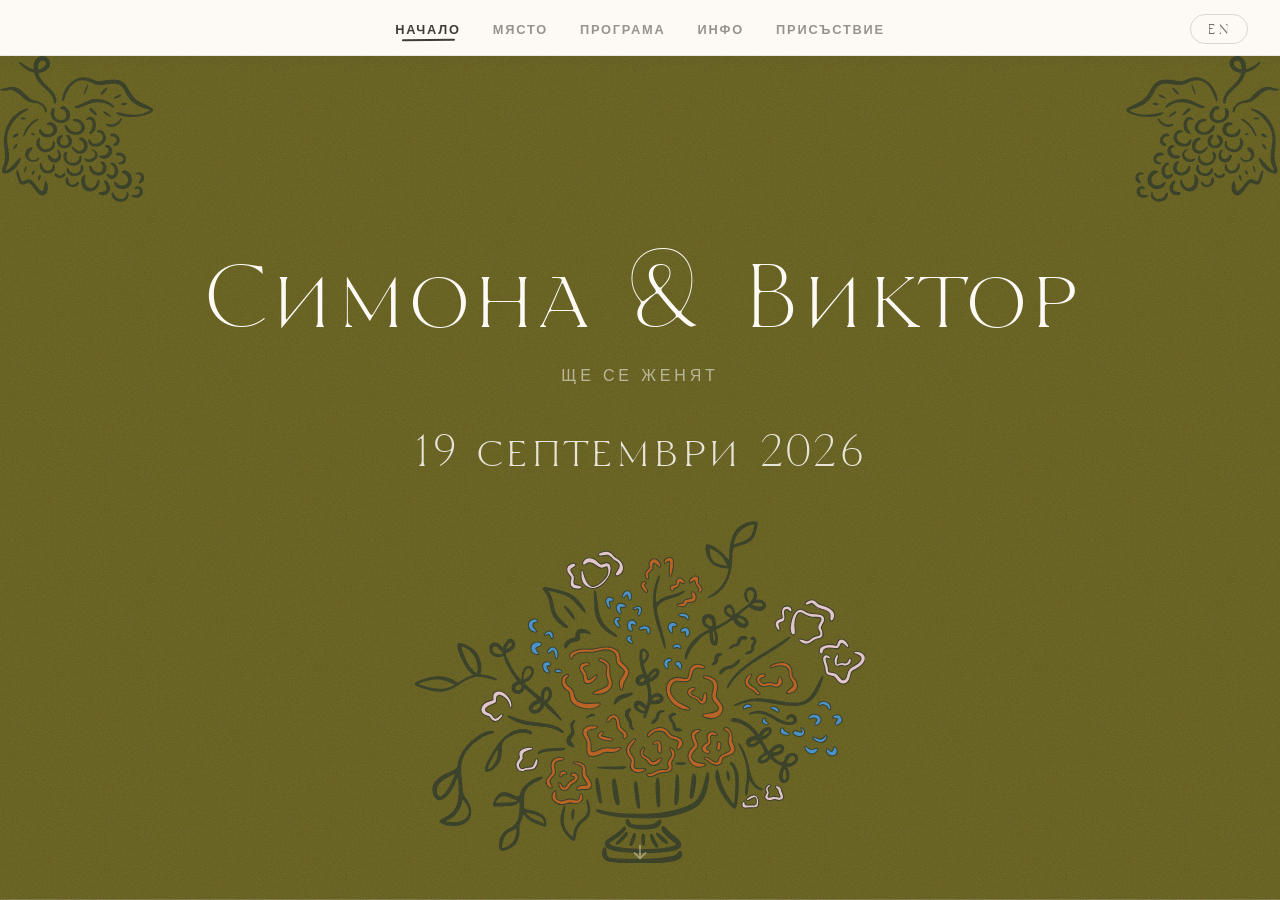
==== commit cfb0a4dc: "small updates" ====
--- a/index.html
+++ b/index.html
@@ -10,7 +10,10 @@
     <meta name="description" content="Симона &amp; Виктор ще се женят · 19 септември 2026 · Агорā, Панчарево">
     <meta property="og:title"       content="Симона &amp; Виктор · 19 септември 2026">
     <meta property="og:description" content="Ще се женят · Агорā, Панчарево">
-    <meta property="og:image"       content="images/og-preview.png">
+    <meta property="og:image"       content="https://viktorvb.github.io/images/og-preview.png">
+    <meta property="og:image:width"  content="1200">
+    <meta property="og:image:height" content="630">
+    <meta property="og:url"          content="https://viktorvb.github.io">
     <meta property="og:type"        content="website">
     <meta name="theme-color"        content="#a3b86c">
 
@@ -102,7 +105,7 @@
                     <div class="info-block">
                         <img class="info-block__icon" src="images/trees.svg" alt="" aria-hidden="true">
                         <h3 class="location-font" data-en="Agorā" data-bg="Агорā">Агорā</h3>
-                        <p data-en="A beautiful open space in the forest, close to the Pancharevo Lake" data-bg="Прекрасно отворено пространство в гората, в непосредствена близост до езеро Панчарево ">Описание на мястото ще бъде добавено тук.</p>
+                        <p data-en="A beautiful open space in the forest, close to the Pancharevo Lake." data-bg="Прекрасно отворено пространство в гората, в непосредствена близост до езеро Панчарево.">Описание на мястото ще бъде добавено тук.</p>
                     </div>
 
                     <div class="info-block">
@@ -282,11 +285,11 @@
                                data-en="1500 Dog Gang"
                                data-bg="1500 Dog Gang">Благотворителност 1</a>
                             <a class="btn"
-                               href="https://example.com/charity-2"
+                               href="https://www.concordia.bg/podkrepete-ni/dari-sega/"
                                target="_blank"
                                rel="noopener noreferrer"
-                               data-en="Charity Two"
-                               data-bg="Благотворителност 2">Благотворителност 2</a>
+                               data-en="Concordia Bulgaria"
+                               data-bg="Конкордия България">Конкордия България</a>
                             <a class="btn"
                                href="https://example.com/charity-3"
                                target="_blank"
--- a/css/style.css
+++ b/css/style.css
@@ -441,14 +441,29 @@
 
 
 /* ================================================================
-   10. SECTION 1 — TITLE PAGE (horizontal hero)
-================================================================ */
+   10. SECTION 1 — TITLE PAGE
+================================================================ */
+
+/* Make section a full-height positioning context */
+#title.section {
+    height: calc(100vh - var(--nav-height));
+    padding-top: 0;
+    padding-bottom: 0;
+    align-items: stretch;
+}
+
+/* Stretch frame to fill section height */
+#title .frame {
+    display: flex;
+    flex-direction: column;
+    height: 100%;
+}
+
+/* Title layout fills frame and is the positioning context */
 .title-layout {
-    display: flex;
-    flex-direction: column;
-    align-items: center;
-    justify-content: center;
-    gap: 0;
+    position: relative;
+    flex: 1;
+    display: block;
     width: 100%;
 }
 
@@ -476,41 +491,28 @@
     object-fit: contain;
 }
 
+/* Text block: positioned at ~38% from top */
 .title-text {
+    position: absolute;
+    top: 38%;
+    left: 50%;
+    transform: translate(-50%, -50%);
+    width: 100%;
     display: flex;
     flex-direction: column;
     align-items: center;
-    justify-content: center;
     text-align: center;
-    transform: translateY(60px);
-}
-
-@media (min-width: 861px) {
-.title-text {
-    display: flex;
-    flex-direction: column;
-    align-items: center;
-    justify-content: center;
-    text-align: center;
-    transform: translateY(40px);
-}
-}
-
-/* Mobile (base) */
+}
+
+/* Vase: sized by viewport height, anchored to bottom */
 .title-vase {
-    width: clamp(260px, 28vw, 400px);
-    height: auto;
+    position: absolute;
+    bottom: 4vh;
+    left: 50%;
+    transform: translateX(-50%);
+    height: clamp(160px, 38vh, 420px);
+    width: auto;
     display: block;
-    margin-top: 60px;
-}
-
-/* Desktop (> 860px) */
-@media (min-width: 861px) {
-    .title-vase {
-        width: clamp(260px, 28vw, 360px);
-        margin-top: 40px;
-        transform: none;
-    }
 }
 
 /* Grapes decorations — title section */
@@ -578,7 +580,7 @@
 
 .info-block h3 {
     font-family: var(--font-heading);
-    font-size: 1.5rem;
+    font-size: clamp(1.2rem, 3vw, 1.85rem);
     font-weight: 400;
     margin-bottom: 12px;
 }
@@ -751,32 +753,30 @@
 .info-leaves {
     position: absolute;
     top: 16px;
-    width: clamp(80px, 18vw, 140px);
-    height: auto;
+    height: clamp(80px, 18vw, 140px);
+    width: auto;
     pointer-events: none;
     opacity: 1;
 }
-.info-leaves--left  { left: 0; }
-.info-leaves--right { right: 0; transform: scaleX(-1); }
+.info-leaves--left  { left: 0;  top: 36px; transform-origin: top left;  transform: rotate(90deg) translateY(-100%); }
+.info-leaves--right { right: 0; top: 16px; transform-origin: top right; transform: scaleX(-1) rotate(90deg) translateY(-100%); }
 
 /* Desktop (> 860px) */
 @media (min-width: 861px) {
     .info-leaves {
-        top: 20px;
-        width: clamp(100px, 12vw, 180px);
-    }
-    .info-leaves--left  { left: 0; transform: none; }
-    .info-leaves--right { right: 0; transform: scaleX(-1); }
+        height: clamp(100px, 12vw, 180px);
+    }
+    .info-leaves--left  { left: 0;  top: 20px; transform-origin: top left;  transform: rotate(90deg) translateY(-100%); }
+    .info-leaves--right { right: 0; top: 86px; transform-origin: top right; transform: scaleX(-1) rotate(90deg) translateY(-100%); }
 }
 
 /* Small mobile (≤ 540px) */
 @media (max-width: 540px) {
     .info-leaves {
-        top: 8px;
-        width: clamp(60px, 20vw, 110px);
-    }
-    .info-leaves--left  { left: 0; transform: none; }
-    .info-leaves--right { right: 0; transform: scaleX(-1); }
+        height: clamp(60px, 20vw, 110px);
+    }
+    .info-leaves--left  { left: 0;  top: 12px; transform-origin: top left;  transform: rotate(90deg) translateY(-100%); }
+    .info-leaves--right { right: 0; top: 48px; transform-origin: top right; transform: scaleX(-1) rotate(90deg) translateY(-100%); }
 }
 
 .details-list {
@@ -794,7 +794,7 @@
 
 .details-item h3 {
     font-family: var(--font-heading);
-    font-size: 1.3rem;
+    font-size: clamp(1.3rem, 3.5vw, 1.85rem);
     font-weight: 400;
     margin-bottom: 8px;
     color: var(--text-dark);
@@ -1255,13 +1255,6 @@
         --section-pad-v: clamp(56px, 8vh, 96px);
     }
 
-    /* Title layout — stack vertically */
-    .title-layout {
-        flex-direction: column;
-        text-align: center;
-        gap: 28px;
-    }
-    .title-text { align-items: center; }
     .paper-canvas .title-layout { text-align: center; }
 
     .hero-image { flex: 0 0 auto; width: clamp(160px, 50vw, 260px); height: auto; max-height: none; }
@@ -1371,7 +1364,7 @@
         grid-template-columns: 1fr;
         gap: 18px;
     }
-    .info-block h3 { font-size: 1.2rem; }
+    .info-block h3 { font-size: clamp(1rem, 4.5vw, 1.3rem); }
     .info-block p  { font-size: 0.82rem; }
 
     /* Timeline — large icons & text, zero gap between items */
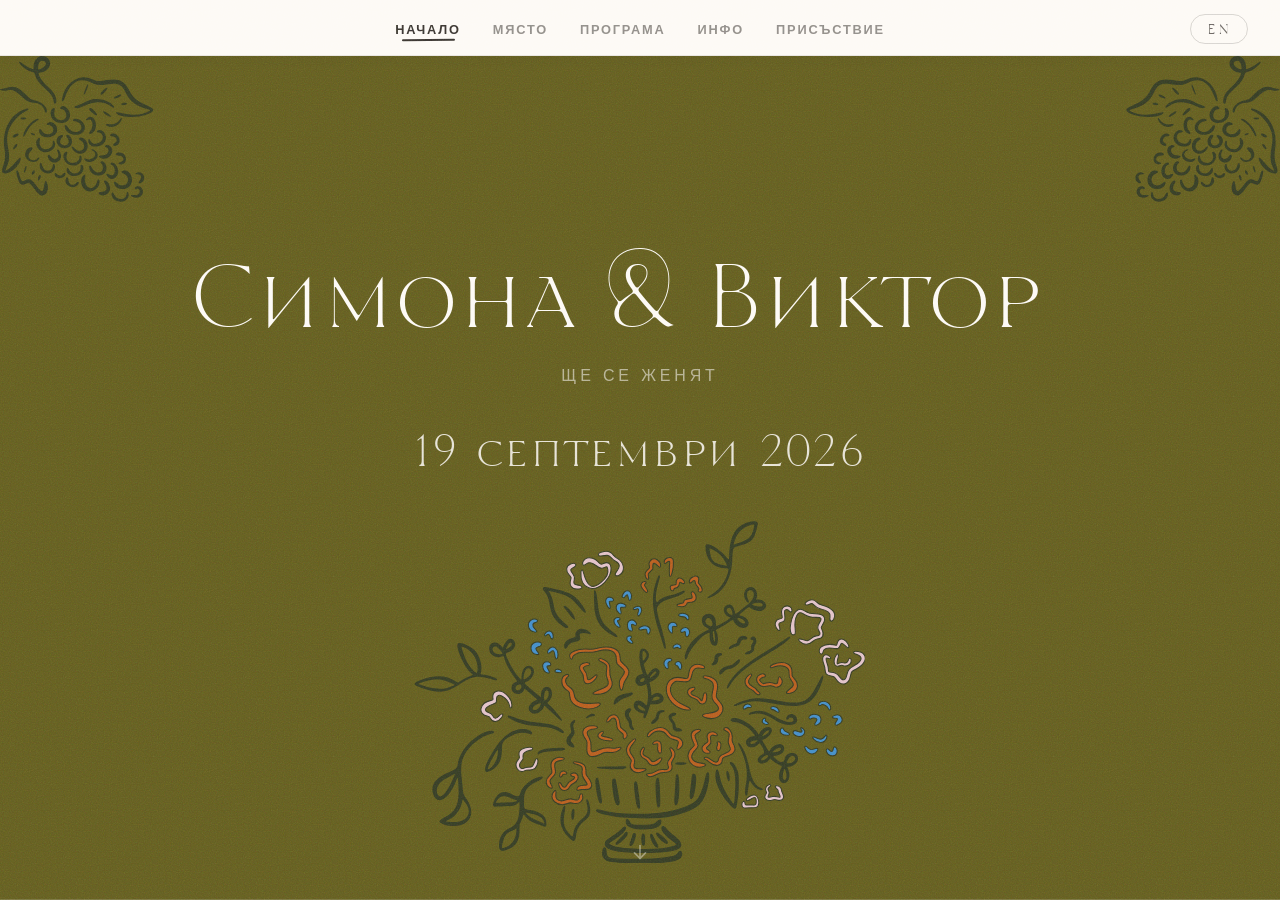
==== commit fdf48b1d: "fix title page layout" ====
--- a/index.html
+++ b/index.html
@@ -64,7 +64,7 @@
 
                 <!-- TEXT -->
                 <div class="title-text">
-                    <h1 class="names headline-font" data-en="Simona &amp; Viktor" data-bg="Симона &amp; Виктор">Симона &amp; Виктор</h1>
+                    <h1 class="names headline-font"><span data-en="Simona" data-bg="Симона">Симона</span><span class="names__amp">&amp;</span><span data-en="Viktor" data-bg="Виктор">Виктор</span></h1>
                     <p class="tagline body-font" data-en="are getting married" data-bg="ще се женят">ще се женят</p>
                     <p class="date-display location-font" data-en="19 September 2026" data-bg="19 септември 2026">19 септември 2026</p>
                 </div>
@@ -271,7 +271,7 @@
 
                     <div class="details-item">
                         <h3 class="location-font" data-en="Gifts" data-bg="Подаръци">Подаръци</h3>
-                        <p data-en="As much as we enjoy all kinds of presents, we would prefer our wedding gifts to fit in an envelope." data-bg="Колкото и да се радваме на всякакви подаръци, предпочитаме подаръците ни да се побират в плик.">Вашето присъствие е най-големият подарък. Ако желаете да допринесете, подробности за регистър на подаръци или фонд ще бъдат тук.</p>
+                        <p data-en="As much as we enjoy all kinds of presents, we would prefer our wedding gifts to fit in an envelope." data-bg="Колкото и да се радваме на всякакви подаръци, предпочитаме подаръците ни да се побират в пощенски плик.">Вашето присъствие е най-големият подарък. Ако желаете да допринесете, подробности за регистър на подаръци или фонд ще бъдат тук.</p>
                     </div>
 
                     <div class="details-item">
@@ -291,11 +291,11 @@
                                data-en="Concordia Bulgaria"
                                data-bg="Конкордия България">Конкордия България</a>
                             <a class="btn"
-                               href="https://example.com/charity-3"
+                               href="https://animusassociation.org/proekti/"
                                target="_blank"
                                rel="noopener noreferrer"
-                               data-en="Charity Three"
-                               data-bg="Благотворителност 3">Благотворителност 3</a>
+                               data-en="Animus Association"
+                               data-bg="Анимус Ассоциация">Анимус Ассоциация</a>
                         </div>
                     </div>
 
--- a/css/style.css
+++ b/css/style.css
@@ -323,7 +323,7 @@
 }
 
 /* Hero gets full viewport height */
-#title.section { min-height: calc(100vh - var(--nav-height)); }
+#title.section { min-height: calc(100dvh - var(--nav-height)); }
 
 /* Scroll hint arrow on hero */
 .scroll-hint {
@@ -446,9 +446,8 @@
 
 /* Make section a full-height positioning context */
 #title.section {
-    height: calc(100vh - var(--nav-height));
-    padding-top: 0;
-    padding-bottom: 0;
+    height: calc(100dvh - var(--nav-height));
+    padding: 0;
     align-items: stretch;
 }
 
@@ -457,6 +456,7 @@
     display: flex;
     flex-direction: column;
     height: 100%;
+    max-width: 100%;
 }
 
 /* Title layout fills frame and is the positioning context */
@@ -498,6 +498,7 @@
     left: 50%;
     transform: translate(-50%, -50%);
     width: 100%;
+    padding: 0 clamp(24px, 6vw, 80px);
     display: flex;
     flex-direction: column;
     align-items: center;
@@ -534,8 +535,16 @@
     color: inherit;
     line-height: 1.1;
     margin-bottom: 16px;
-    white-space: nowrap;
-}
+    display: flex;
+    flex-direction: row;
+    align-items: center;
+    justify-content: center;
+    width: 100%;
+}
+.names span:not(.names__amp) { flex: 1; }
+.names span:first-child       { text-align: right; }
+.names span:last-child        { text-align: left; }
+.names__amp                   { flex: 0; padding: 0 0.2em; }
 
 .tagline {
     font-family: var(--font-body);
@@ -1351,7 +1360,9 @@
     }
 
     /* Typography — scale down */
-    .names           { font-size: clamp(2.8rem, 11vw, 4.2rem); white-space: normal; }
+    .names                       { font-size: clamp(2.8rem, 11vw, 4.2rem); flex-wrap: wrap; justify-content: center; }
+    .names span:not(.names__amp) { flex: none; text-align: center; }
+    .names__amp                  { flex: none; }
     .section__title  { font-size: clamp(1.8rem, 6vw, 2.4rem); margin-bottom: 24px; }
     .section__subtitle { margin-top: -18px; margin-bottom: 24px; font-size: 0.9rem; }
     .tagline         { font-size: 0.7rem; letter-spacing: 0.2em; margin-bottom: 16px; }
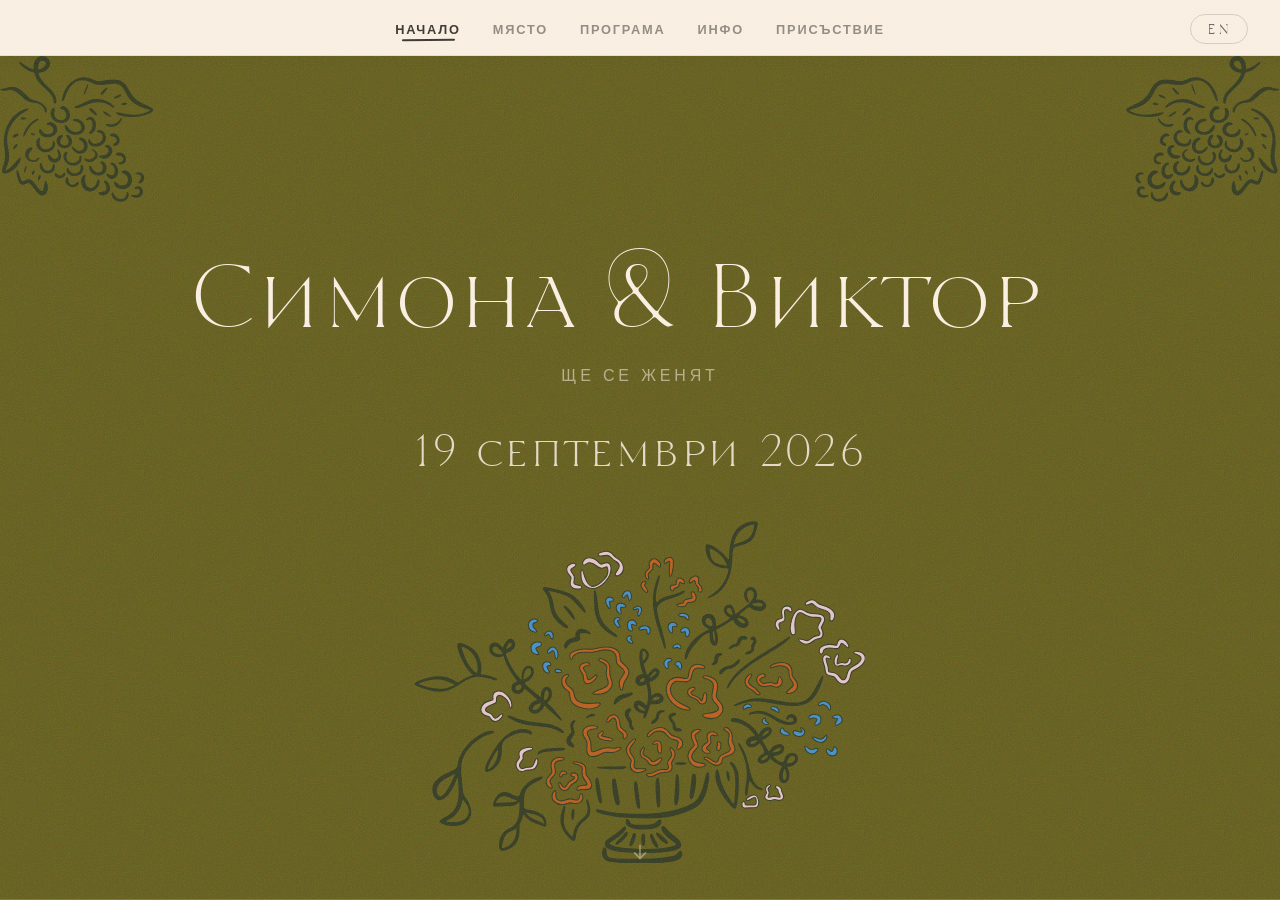
==== commit 6f241f78: "update white color" ====
--- a/index.html
+++ b/index.html
@@ -245,9 +245,9 @@
 
     <!-- ================================================================
          SECTION 4 — DETAILS (Plus ones / Dietary / Presents)
-         Color: #f2d0d9
-    ================================================================ -->
-    <section id="info" class="section section--pink" data-nav-color="#f2d0d9">
+         Color: #f9eee0
+    ================================================================ -->
+    <section id="info" class="section section--pink" data-nav-color="#f9eee0">
 
         <img class="info-leaves info-leaves--left"  src="images/Leaves.svg" alt="" aria-hidden="true">
         <img class="info-leaves info-leaves--right" src="images/Leaves.svg" alt="" aria-hidden="true">
--- a/css/style.css
+++ b/css/style.css
@@ -35,13 +35,13 @@
     --color-green:    #635d1f;
     --color-orange:   #d4976a;
     --color-blue:     #c5dde8;
-    --color-pink:     #f2d0d9;
+    --color-pink:     #f9eee0;
 
     /* — Text — */
-    --text-light:     #fdfaf5;
+    --text-light:     #f9eee0;
     --text-dark:      #3a3530;
     --text-muted:     rgba(58,53,48,0.55);
-    --text-muted-lt:  rgba(250,248,245,0.70);
+    --text-muted-lt:  rgba(249,238,224,0.70);
 
     /* — Typography — */
     --font-heading:   'WeddingHeader', 'Caveat', 'Segoe Script', cursive;
@@ -60,11 +60,11 @@
     --nav-height: 56px;
 
     /* — Section backgrounds (light tints of palette) — */
-    --bg-base:   #fdfaf5;
-    --bg-sage:   #f3f7ea;
-    --bg-warm:   #fdf6ef;
+    --bg-base:   #f9eee0;
+    --bg-sage:   #f9eee0;
+    --bg-warm:   #f9eee0;
     --bg-blue:   #ecf5f8;
-    --bg-rose:   #fdf1f4;
+    --bg-rose:   #f9eee0;
 
     /* — Transitions — */
     --transition:      0.35s ease;
@@ -349,11 +349,11 @@
 
 /* Paper-white sections (Venue, Details, Explore) */
 .section--orange,
-.section--pink  { background-color: #fdfaf5; color: var(--text-dark); }
+.section--pink  { background-color: #f9eee0; color: var(--text-dark); }
 
 /* Divider tone: subtle white on green, subtle dark on paper */
 .section--green,
-.section--blue  { border-bottom-color: rgba(255, 255, 255, 0.15); }
+.section--blue  { border-bottom-color: rgba(249, 238, 224, 0.15); }
 
 .frame {
     width: 100%;
@@ -944,8 +944,8 @@
     font-weight: 600;
 }
 .section--green .radio-label:has(input[type="radio"]:checked) {
-    background: rgba(255, 255, 255, 0.22);
-    border-color: rgba(255, 255, 255, 0.9);
+    background: rgba(249, 238, 224, 0.22);
+    border-color: rgba(249, 238, 224, 0.9);
 }
 
 .form-success {
@@ -1052,7 +1052,7 @@
 ================================================================ */
 .footer {
     background: #2c2822;
-    color: rgba(250,248,245,0.7);
+    color: rgba(249,238,224,0.7);
     text-align: center;
     padding: 28px 16px;
     font-size: 0.875rem;
@@ -1180,47 +1180,47 @@
 .section--green .btn,
 .section--blue  .btn {
     color: var(--text-light);
-    border-color: rgba(250, 248, 245, 0.45);
+    border-color: rgba(249, 238, 224, 0.45);
 }
 .section--green .btn:hover,
 .section--blue  .btn:hover {
-    background: rgba(255, 255, 255, 0.15);
+    background: rgba(249, 238, 224, 0.15);
     box-shadow: 0 4px 16px rgba(0, 0, 0, 0.1);
 }
 .section--green .btn--submit,
 .section--blue  .btn--submit {
-    background: rgba(255, 255, 255, 0.1);
-    border-color: rgba(250, 248, 245, 0.3);
+    background: rgba(249, 238, 224, 0.1);
+    border-color: rgba(249, 238, 224, 0.3);
 }
 .section--green .btn--submit:hover,
-.section--blue  .btn--submit:hover { background: rgba(255, 255, 255, 0.22); }
+.section--blue  .btn--submit:hover { background: rgba(249, 238, 224, 0.22); }
 
 /* Form inputs on green (RSVP) */
 .section--green .form-group input[type="text"] {
-    border-color: rgba(255, 255, 255, 0.35);
-    background: rgba(255, 255, 255, 0.1);
+    border-color: rgba(249, 238, 224, 0.35);
+    background: rgba(249, 238, 224, 0.1);
     color: var(--text-light);
 }
-.section--green .form-group input[type="text"]::placeholder { color: rgba(250, 248, 245, 0.45); }
+.section--green .form-group input[type="text"]::placeholder { color: rgba(249, 238, 224, 0.45); }
 .section--green .form-group input[type="text"]:focus-visible {
-    border-color: rgba(255, 255, 255, 0.8);
-    background: rgba(255, 255, 255, 0.18);
-    outline-color: rgba(255, 255, 255, 0.6);
+    border-color: rgba(249, 238, 224, 0.8);
+    background: rgba(249, 238, 224, 0.18);
+    outline-color: rgba(249, 238, 224, 0.6);
 }
 .section--green .form-group > label,
 .section--green fieldset.form-group legend { color: var(--text-light); opacity: 0.85; }
 .section--green .radio-label {
     color: var(--text-light);
-    border-color: rgba(255, 255, 255, 0.35);
+    border-color: rgba(249, 238, 224, 0.35);
 }
 .section--green .radio-label:hover {
-    background: rgba(255, 255, 255, 0.12);
-    border-color: rgba(255, 255, 255, 0.7);
-}
-.section--green .radio-label input[type="radio"] { accent-color: white; }
+    background: rgba(249, 238, 224, 0.12);
+    border-color: rgba(249, 238, 224, 0.7);
+}
+.section--green .radio-label input[type="radio"] { accent-color: #f9eee0; }
 .section--green .form-success {
-    background: rgba(255, 255, 255, 0.18);
-    border-color: rgba(255, 255, 255, 0.2);
+    background: rgba(249, 238, 224, 0.18);
+    border-color: rgba(249, 238, 224, 0.2);
     color: var(--text-light);
 }
 
@@ -1327,7 +1327,7 @@
         top: var(--nav-height);
         left: 0;
         right: 0;
-        background: #fdfaf5;
+        background: #f9eee0;
         flex-direction: column;
         align-items: center;
         gap: 0;
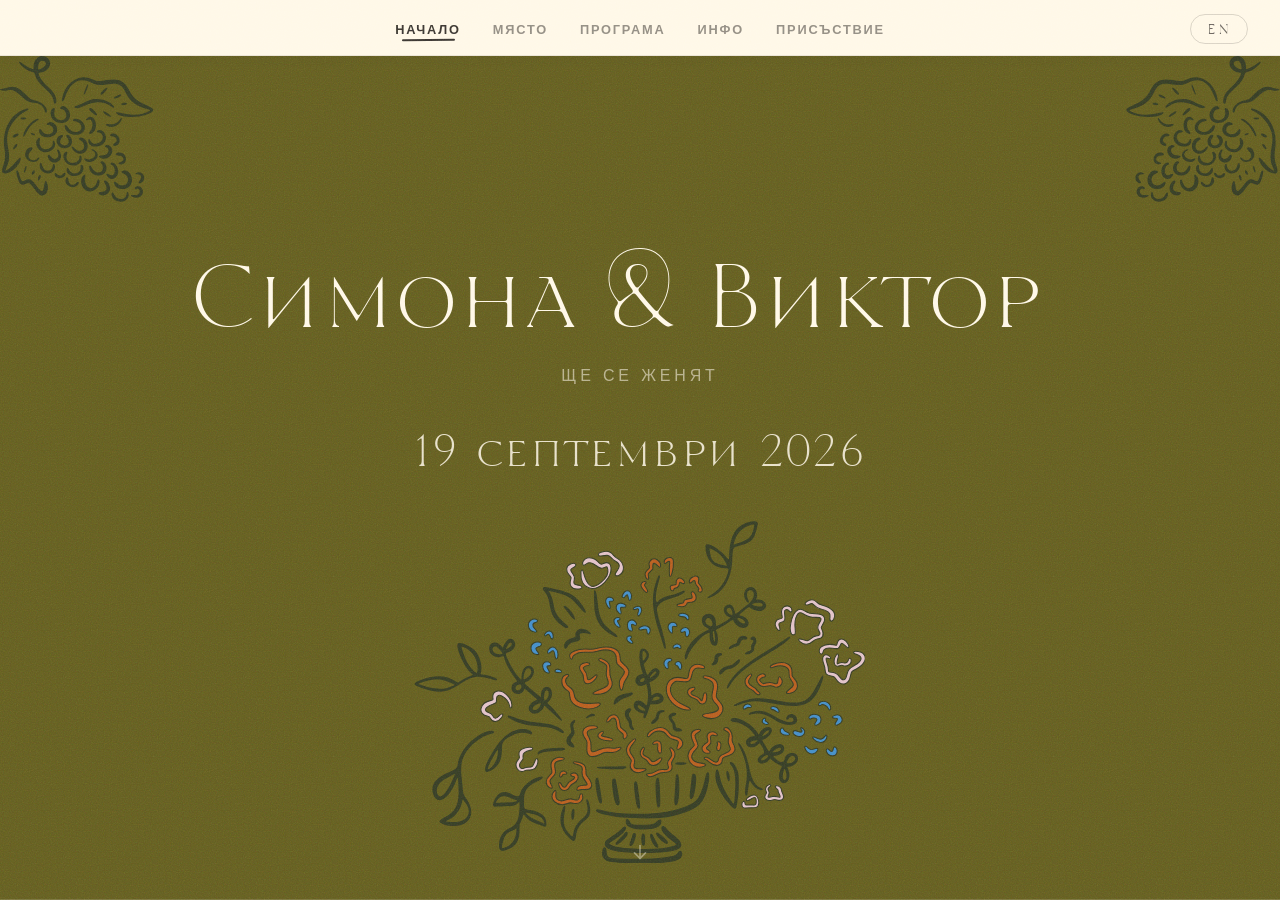
==== commit 4c8ac5da: "fix fontsize in venue section" ====
--- a/index.html
+++ b/index.html
@@ -245,9 +245,9 @@
 
     <!-- ================================================================
          SECTION 4 — DETAILS (Plus ones / Dietary / Presents)
-         Color: #f9eee0
-    ================================================================ -->
-    <section id="info" class="section section--pink" data-nav-color="#f9eee0">
+         Color: #FFF8E7
+    ================================================================ -->
+    <section id="info" class="section section--pink" data-nav-color="#FFF8E7">
 
         <img class="info-leaves info-leaves--left"  src="images/Leaves.svg" alt="" aria-hidden="true">
         <img class="info-leaves info-leaves--right" src="images/Leaves.svg" alt="" aria-hidden="true">
--- a/css/style.css
+++ b/css/style.css
@@ -31,17 +31,21 @@
    1. CSS VARIABLES
 ================================================================ */
 :root {
+    /* — Light/white base color — */
+    --color-light:     #FFF8E7;
+    --color-light-rgb: 255, 248, 231;
+
     /* — Pastel palette — */
     --color-green:    #635d1f;
     --color-orange:   #d4976a;
     --color-blue:     #c5dde8;
-    --color-pink:     #f9eee0;
+    --color-pink:     var(--color-light);
 
     /* — Text — */
-    --text-light:     #f9eee0;
+    --text-light:     var(--color-light);
     --text-dark:      #3a3530;
     --text-muted:     rgba(58,53,48,0.55);
-    --text-muted-lt:  rgba(249,238,224,0.70);
+    --text-muted-lt:  rgba(var(--color-light-rgb),0.70);
 
     /* — Typography — */
     --font-heading:   'WeddingHeader', 'Caveat', 'Segoe Script', cursive;
@@ -60,11 +64,11 @@
     --nav-height: 56px;
 
     /* — Section backgrounds (light tints of palette) — */
-    --bg-base:   #f9eee0;
-    --bg-sage:   #f9eee0;
-    --bg-warm:   #f9eee0;
+    --bg-base:   var(--color-light);
+    --bg-sage:   var(--color-light);
+    --bg-warm:   var(--color-light);
     --bg-blue:   #ecf5f8;
-    --bg-rose:   #f9eee0;
+    --bg-rose:   var(--color-light);
 
     /* — Transitions — */
     --transition:      0.35s ease;
@@ -349,11 +353,11 @@
 
 /* Paper-white sections (Venue, Details, Explore) */
 .section--orange,
-.section--pink  { background-color: #f9eee0; color: var(--text-dark); }
+.section--pink  { background-color: var(--color-light); color: var(--text-dark); }
 
 /* Divider tone: subtle white on green, subtle dark on paper */
 .section--green,
-.section--blue  { border-bottom-color: rgba(249, 238, 224, 0.15); }
+.section--blue  { border-bottom-color: rgba(var(--color-light-rgb), 0.15); }
 
 .frame {
     width: 100%;
@@ -944,8 +948,8 @@
     font-weight: 600;
 }
 .section--green .radio-label:has(input[type="radio"]:checked) {
-    background: rgba(249, 238, 224, 0.22);
-    border-color: rgba(249, 238, 224, 0.9);
+    background: rgba(var(--color-light-rgb), 0.22);
+    border-color: rgba(var(--color-light-rgb), 0.9);
 }
 
 .form-success {
@@ -1052,7 +1056,7 @@
 ================================================================ */
 .footer {
     background: #2c2822;
-    color: rgba(249,238,224,0.7);
+    color: rgba(var(--color-light-rgb),0.7);
     text-align: center;
     padding: 28px 16px;
     font-size: 0.875rem;
@@ -1180,47 +1184,47 @@
 .section--green .btn,
 .section--blue  .btn {
     color: var(--text-light);
-    border-color: rgba(249, 238, 224, 0.45);
+    border-color: rgba(var(--color-light-rgb), 0.45);
 }
 .section--green .btn:hover,
 .section--blue  .btn:hover {
-    background: rgba(249, 238, 224, 0.15);
+    background: rgba(var(--color-light-rgb), 0.15);
     box-shadow: 0 4px 16px rgba(0, 0, 0, 0.1);
 }
 .section--green .btn--submit,
 .section--blue  .btn--submit {
-    background: rgba(249, 238, 224, 0.1);
-    border-color: rgba(249, 238, 224, 0.3);
+    background: rgba(var(--color-light-rgb), 0.1);
+    border-color: rgba(var(--color-light-rgb), 0.3);
 }
 .section--green .btn--submit:hover,
-.section--blue  .btn--submit:hover { background: rgba(249, 238, 224, 0.22); }
+.section--blue  .btn--submit:hover { background: rgba(var(--color-light-rgb), 0.22); }
 
 /* Form inputs on green (RSVP) */
 .section--green .form-group input[type="text"] {
-    border-color: rgba(249, 238, 224, 0.35);
-    background: rgba(249, 238, 224, 0.1);
+    border-color: rgba(var(--color-light-rgb), 0.35);
+    background: rgba(var(--color-light-rgb), 0.1);
     color: var(--text-light);
 }
-.section--green .form-group input[type="text"]::placeholder { color: rgba(249, 238, 224, 0.45); }
+.section--green .form-group input[type="text"]::placeholder { color: rgba(var(--color-light-rgb), 0.45); }
 .section--green .form-group input[type="text"]:focus-visible {
-    border-color: rgba(249, 238, 224, 0.8);
-    background: rgba(249, 238, 224, 0.18);
-    outline-color: rgba(249, 238, 224, 0.6);
+    border-color: rgba(var(--color-light-rgb), 0.8);
+    background: rgba(var(--color-light-rgb), 0.18);
+    outline-color: rgba(var(--color-light-rgb), 0.6);
 }
 .section--green .form-group > label,
 .section--green fieldset.form-group legend { color: var(--text-light); opacity: 0.85; }
 .section--green .radio-label {
     color: var(--text-light);
-    border-color: rgba(249, 238, 224, 0.35);
+    border-color: rgba(var(--color-light-rgb), 0.35);
 }
 .section--green .radio-label:hover {
-    background: rgba(249, 238, 224, 0.12);
-    border-color: rgba(249, 238, 224, 0.7);
-}
-.section--green .radio-label input[type="radio"] { accent-color: #f9eee0; }
+    background: rgba(var(--color-light-rgb), 0.12);
+    border-color: rgba(var(--color-light-rgb), 0.7);
+}
+.section--green .radio-label input[type="radio"] { accent-color: var(--color-light); }
 .section--green .form-success {
-    background: rgba(249, 238, 224, 0.18);
-    border-color: rgba(249, 238, 224, 0.2);
+    background: rgba(var(--color-light-rgb), 0.18);
+    border-color: rgba(var(--color-light-rgb), 0.2);
     color: var(--text-light);
 }
 
@@ -1327,7 +1331,7 @@
         top: var(--nav-height);
         left: 0;
         right: 0;
-        background: #f9eee0;
+        background: var(--color-light);
         flex-direction: column;
         align-items: center;
         gap: 0;
@@ -1363,7 +1367,7 @@
     .names                       { font-size: clamp(2.8rem, 11vw, 4.2rem); flex-wrap: wrap; justify-content: center; }
     .names span:not(.names__amp) { flex: none; text-align: center; }
     .names__amp                  { flex: none; }
-    .section__title  { font-size: clamp(1.8rem, 6vw, 2.4rem); margin-bottom: 24px; }
+    .section__title  { font-size: clamp(2rem, 6vw, 2.4rem); margin-bottom: 24px; }
     .section__subtitle { margin-top: -18px; margin-bottom: 24px; font-size: 0.9rem; }
     .tagline         { font-size: 0.7rem; letter-spacing: 0.2em; margin-bottom: 16px; }
     .date-display    { font-size: clamp(1.2rem, 4vw, 1.6rem); margin-bottom: 16px; }
@@ -1375,8 +1379,8 @@
         grid-template-columns: 1fr;
         gap: 18px;
     }
-    .info-block h3 { font-size: clamp(1rem, 4.5vw, 1.3rem); }
-    .info-block p  { font-size: 0.82rem; }
+    .info-block h3 { font-size: clamp(1.8rem, 4.5vw, 2rem); }
+    .info-block p  { font-size: clamp(1.1rem, 3vw, 1.4rem); }
 
     /* Timeline — large icons & text, zero gap between items */
     .tl-item__icon  { width: 90px; height: 90px; }
